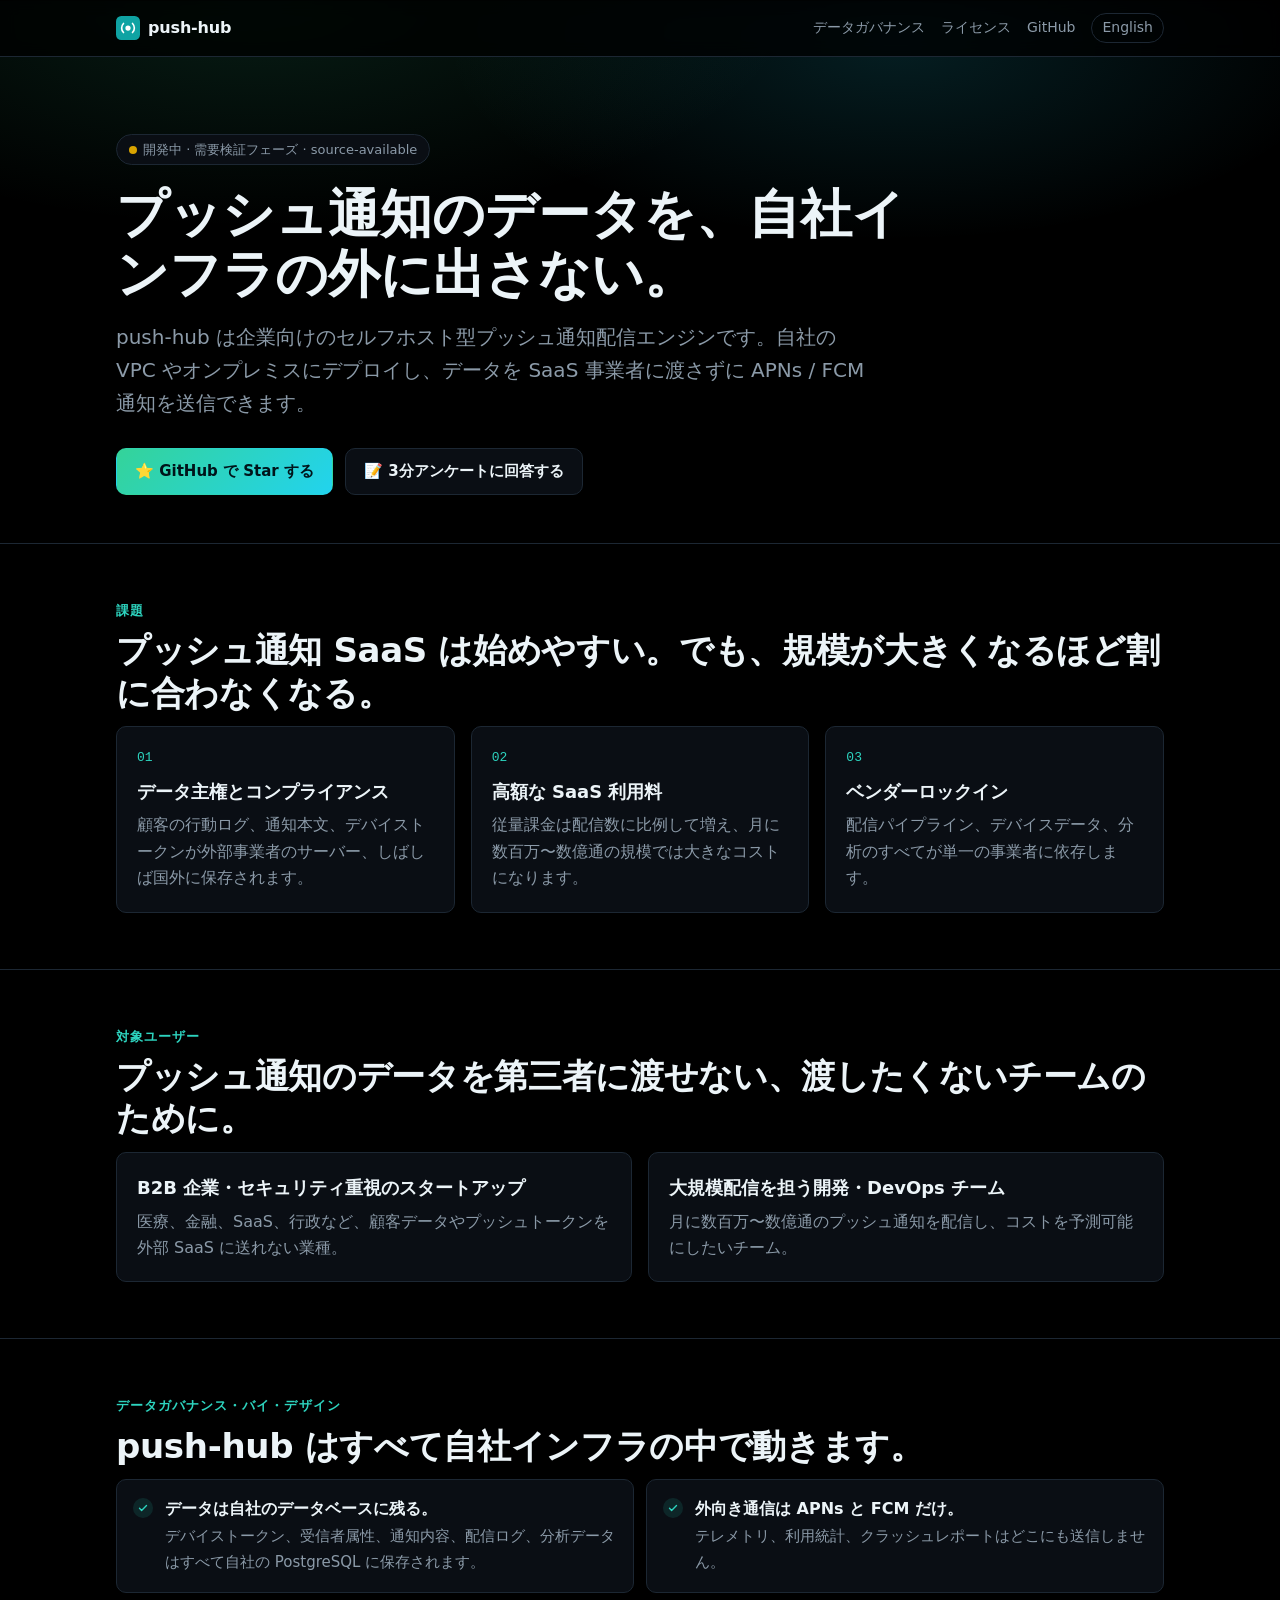
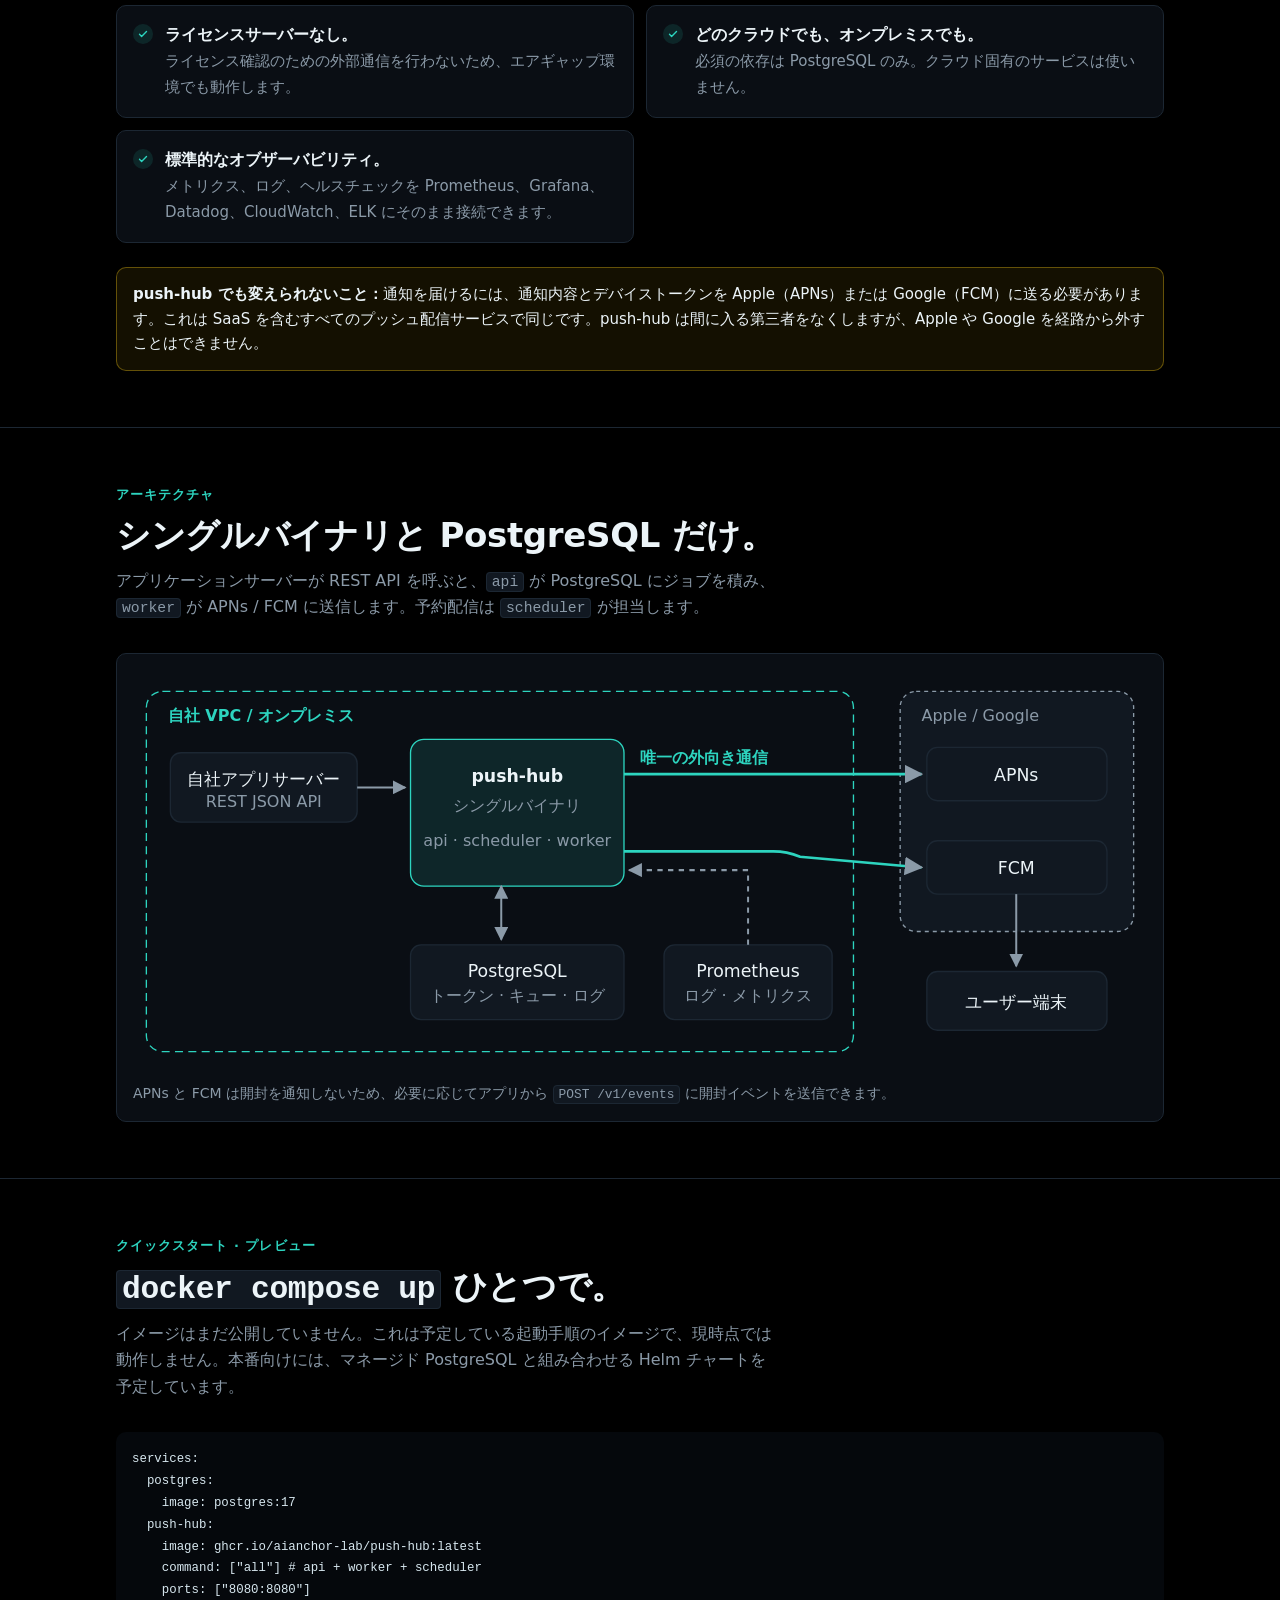
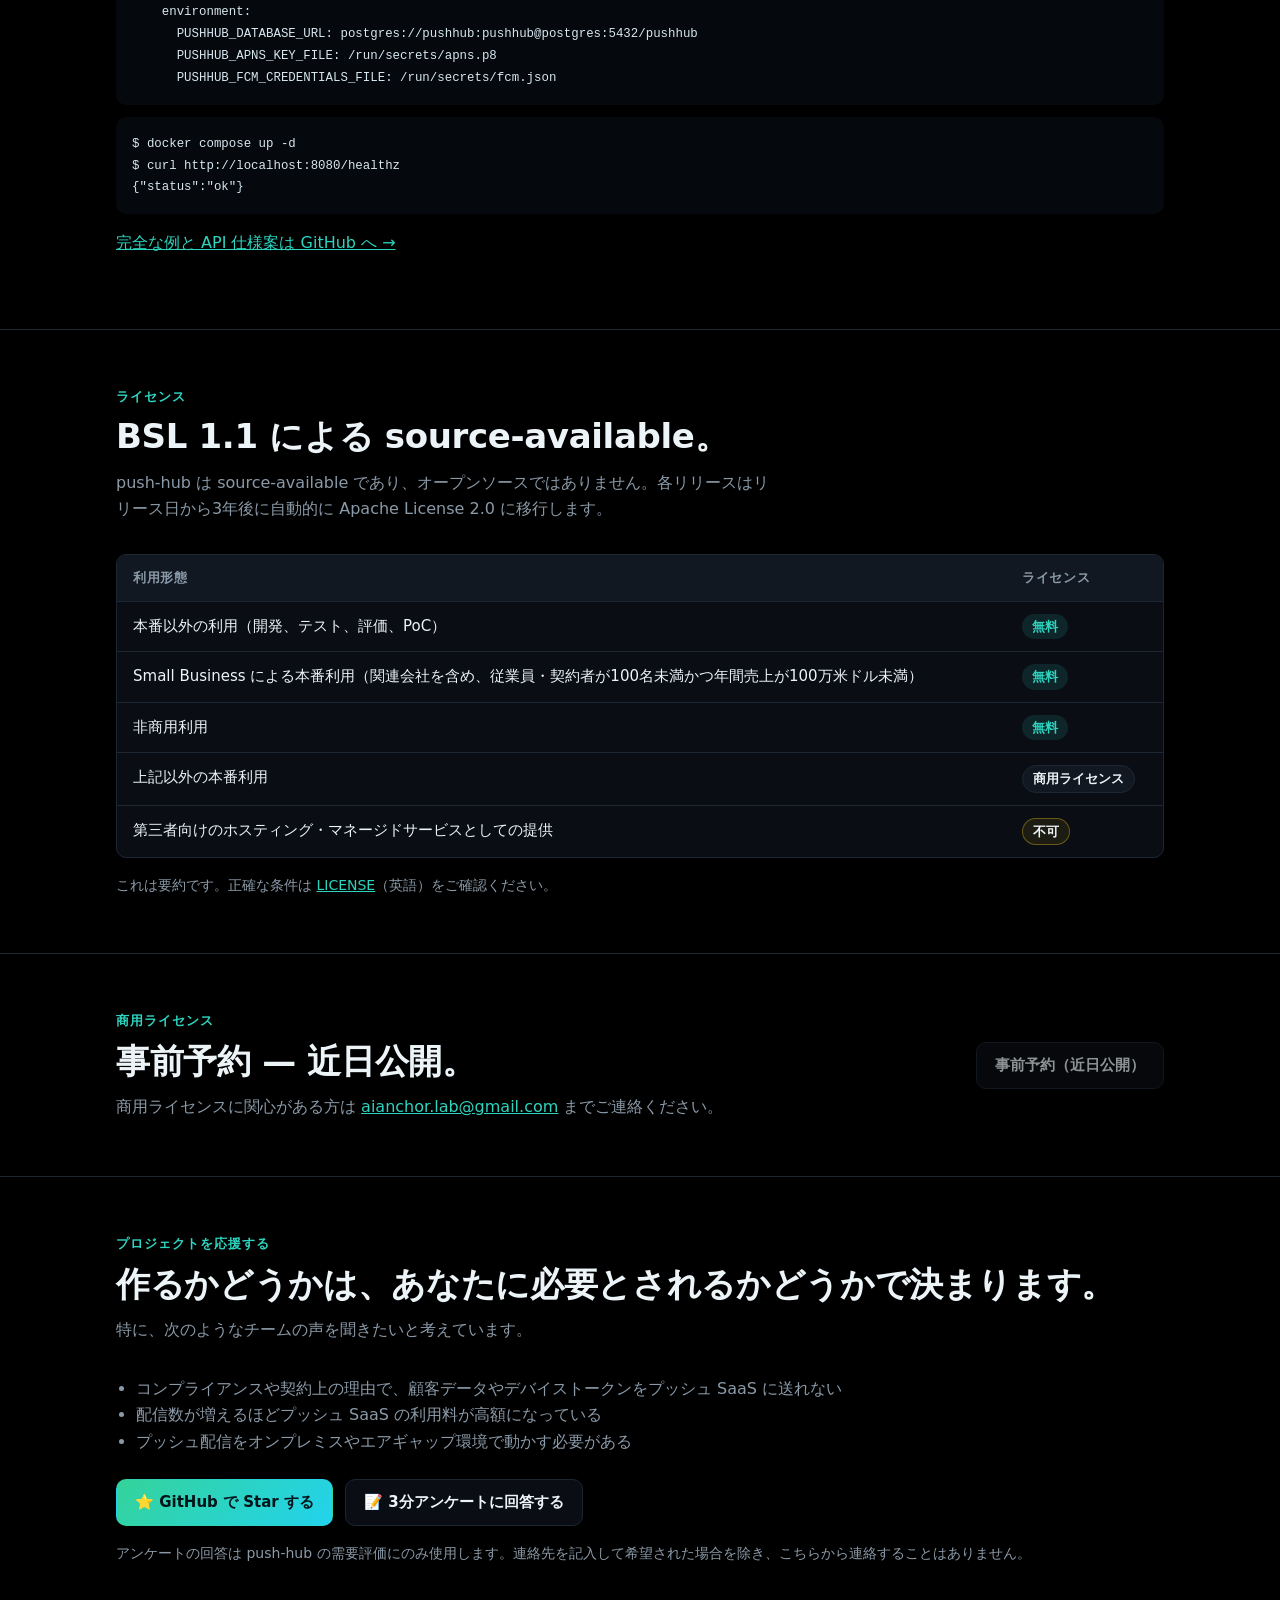
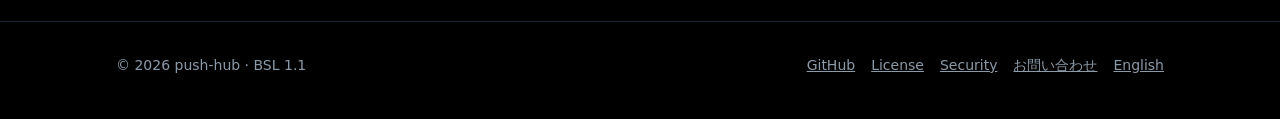
==== lp/ja/index.html @ 4fe3940b "feat: add pre-launch landing page for Vercel Add a static one-page landing page under lp/ (English a" ====
<!doctype html>
<html lang="ja">
<head>
  <meta charset="utf-8">
  <meta name="viewport" content="width=device-width, initial-scale=1">
  <title>push-hub — セルフホスト型プッシュ通知配信エンジン</title>
  <meta name="description" content="push-hub は企業向けのセルフホスト型プッシュ通知配信エンジンです。自社の VPC やオンプレミスにデプロイし、データを SaaS 事業者に渡さずに APNs / FCM 通知を送信できます。">
  <meta name="theme-color" content="#000000">
  <link rel="icon" href="../assets/favicon.svg" type="image/svg+xml">
  <link rel="stylesheet" href="../assets/styles.css">
  <link rel="alternate" hreflang="en" href="../index.html">
  <link rel="alternate" hreflang="ja" href="index.html">
  <link rel="alternate" hreflang="x-default" href="../index.html">
  <meta property="og:type" content="website">
  <meta property="og:title" content="push-hub — セルフホスト型プッシュ通知配信エンジン">
  <meta property="og:description" content="自社の VPC・オンプレミスから APNs / FCM 通知を送信。間に SaaS を挟まず、テレメトリもライセンスサーバーもありません。">
  <meta property="og:locale" content="ja_JP">
  <meta name="twitter:card" content="summary">
</head>
<body>
  <header class="site-header">
    <div class="container">
      <a class="brand" href="#top" aria-label="push-hub トップ">
        <svg viewBox="0 0 32 32" aria-hidden="true"><rect width="32" height="32" rx="7" fill="#0fa3a3"/><circle cx="16" cy="16" r="3.5" fill="#fff"/><path d="M10 10a8.5 8.5 0 0 0 0 12M22 10a8.5 8.5 0 0 1 0 12" fill="none" stroke="#fff" stroke-width="2.2" stroke-linecap="round"/></svg>
        push-hub
      </a>
      <nav class="nav" aria-label="メイン">
        <a class="hide-sm" href="#governance">データガバナンス</a>
        <a class="hide-sm" href="#license">ライセンス</a>
        <a href="https://github.com/aianchor-lab/push-hub">GitHub</a>
        <a class="lang" href="../index.html" hreflang="en" lang="en">English</a>
      </nav>
    </div>
  </header>

  <main id="top">
    <div class="container hero">
      <p class="badge"><span class="dot" aria-hidden="true"></span>開発中 · 需要検証フェーズ · source-available</p>
      <h1>プッシュ通知のデータを、自社インフラの外に出さない。</h1>
      <p class="lead">push-hub は企業向けのセルフホスト型プッシュ通知配信エンジンです。自社の VPC やオンプレミスにデプロイし、データを SaaS 事業者に渡さずに APNs / FCM 通知を送信できます。</p>
      <div class="cta">
        <a class="btn btn-primary" href="https://github.com/aianchor-lab/push-hub">⭐ GitHub で Star する</a>
        <!-- TODO(#14): replace with the actual Google Form URL -->
        <a class="btn" href="https://forms.gle/TODO">📝 3分アンケートに回答する</a>
      </div>
    </div>

    <section id="problem" aria-labelledby="problem-title">
      <div class="container">
        <p class="eyebrow">課題</p>
        <h2 id="problem-title">プッシュ通知 SaaS は始めやすい。でも、規模が大きくなるほど割に合わなくなる。</h2>
        <div class="grid grid-3">
          <article class="card">
            <div class="num">01</div>
            <h3>データ主権とコンプライアンス</h3>
            <p>顧客の行動ログ、通知本文、デバイストークンが外部事業者のサーバー、しばしば国外に保存されます。</p>
          </article>
          <article class="card">
            <div class="num">02</div>
            <h3>高額な SaaS 利用料</h3>
            <p>従量課金は配信数に比例して増え、月に数百万〜数億通の規模では大きなコストになります。</p>
          </article>
          <article class="card">
            <div class="num">03</div>
            <h3>ベンダーロックイン</h3>
            <p>配信パイプライン、デバイスデータ、分析のすべてが単一の事業者に依存します。</p>
          </article>
        </div>
      </div>
    </section>

    <section id="who" aria-labelledby="who-title">
      <div class="container">
        <p class="eyebrow">対象ユーザー</p>
        <h2 id="who-title">プッシュ通知のデータを第三者に渡せない、渡したくないチームのために。</h2>
        <div class="grid grid-2">
          <article class="card">
            <h3>B2B 企業・セキュリティ重視のスタートアップ</h3>
            <p>医療、金融、SaaS、行政など、顧客データやプッシュトークンを外部 SaaS に送れない業種。</p>
          </article>
          <article class="card">
            <h3>大規模配信を担う開発・DevOps チーム</h3>
            <p>月に数百万〜数億通のプッシュ通知を配信し、コストを予測可能にしたいチーム。</p>
          </article>
        </div>
      </div>
    </section>

    <section id="governance" aria-labelledby="governance-title">
      <div class="container">
        <p class="eyebrow">データガバナンス・バイ・デザイン</p>
        <h2 id="governance-title">push-hub はすべて自社インフラの中で動きます。</h2>
        <ul class="checklist">
          <li><div><strong>データは自社のデータベースに残る。</strong><span>デバイストークン、受信者属性、通知内容、配信ログ、分析データはすべて自社の PostgreSQL に保存されます。</span></div></li>
          <li><div><strong>外向き通信は APNs と FCM だけ。</strong><span>テレメトリ、利用統計、クラッシュレポートはどこにも送信しません。</span></div></li>
          <li><div><strong>ライセンスサーバーなし。</strong><span>ライセンス確認のための外部通信を行わないため、エアギャップ環境でも動作します。</span></div></li>
          <li><div><strong>どのクラウドでも、オンプレミスでも。</strong><span>必須の依存は PostgreSQL のみ。クラウド固有のサービスは使いません。</span></div></li>
          <li><div><strong>標準的なオブザーバビリティ。</strong><span>メトリクス、ログ、ヘルスチェックを Prometheus、Grafana、Datadog、CloudWatch、ELK にそのまま接続できます。</span></div></li>
        </ul>
        <div class="note">
          <p><strong>push-hub でも変えられないこと：</strong>通知を届けるには、通知内容とデバイストークンを Apple（APNs）または Google（FCM）に送る必要があります。これは SaaS を含むすべてのプッシュ配信サービスで同じです。push-hub は間に入る第三者をなくしますが、Apple や Google を経路から外すことはできません。</p>
        </div>
      </div>
    </section>

    <section id="architecture" aria-labelledby="architecture-title">
      <div class="container">
        <p class="eyebrow">アーキテクチャ</p>
        <h2 id="architecture-title">シングルバイナリと PostgreSQL だけ。</h2>
        <p class="section-lead">アプリケーションサーバーが REST API を呼ぶと、<code>api</code> が PostgreSQL にジョブを積み、<code>worker</code> が APNs / FCM に送信します。予約配信は <code>scheduler</code> が担当します。</p>
        <figure class="diagram" style="margin:0">
          <svg viewBox="0 0 760 300" role="img" aria-labelledby="diagram-title">
            <title id="diagram-title">push-hub は自社 VPC 内で PostgreSQL と並んで動作し、外向き通信は worker から APNs と FCM への送信のみです。</title>
            <defs>
              <marker id="arrow" viewBox="0 0 10 10" refX="9" refY="5" markerWidth="7" markerHeight="7" orient="auto-start-reverse"><path d="M0 0L10 5L0 10z"/></marker>
            </defs>
            <rect class="zone" x="10" y="16" width="530" height="270" rx="12"/>
            <text class="zone-label" x="26" y="38">自社 VPC / オンプレミス</text>
            <rect class="vendor" x="575" y="16" width="175" height="180" rx="12"/>
            <text class="label" x="591" y="38">Apple / Google</text>

            <rect class="box" x="28" y="62" width="140" height="52" rx="8"/>
            <text x="98" y="86" text-anchor="middle">自社アプリサーバー</text>
            <text class="label" x="98" y="103" text-anchor="middle">REST JSON API</text>

            <rect class="core" x="208" y="52" width="160" height="110" rx="10"/>
            <text x="288" y="84" text-anchor="middle" font-weight="700">push-hub</text>
            <text class="label" x="288" y="106" text-anchor="middle">シングルバイナリ</text>
            <text class="label" x="288" y="132" text-anchor="middle">api · scheduler · worker</text>

            <rect class="box" x="208" y="206" width="160" height="56" rx="8"/>
            <text x="288" y="230" text-anchor="middle">PostgreSQL</text>
            <text class="label" x="288" y="248" text-anchor="middle">トークン · キュー · ログ</text>

            <rect class="box" x="398" y="206" width="126" height="56" rx="8"/>
            <text x="461" y="230" text-anchor="middle">Prometheus</text>
            <text class="label" x="461" y="248" text-anchor="middle">ログ · メトリクス</text>

            <rect class="box" x="595" y="58" width="135" height="40" rx="8"/>
            <text x="662" y="83" text-anchor="middle">APNs</text>
            <rect class="box" x="595" y="128" width="135" height="40" rx="8"/>
            <text x="662" y="153" text-anchor="middle">FCM</text>

            <rect class="box" x="595" y="226" width="135" height="44" rx="8"/>
            <text x="662" y="253" text-anchor="middle">ユーザー端末</text>

            <path class="arrow" d="M168 88H204"/>
            <path class="arrow" d="M276 162V202" marker-start="url(#arrow)"/>
            <path class="arrow arrow-dash" d="M461 206V150H372"/>
            <path class="arrow arrow-out" d="M368 78H591"/>
            <path class="arrow arrow-out" d="M368 136H480Q490 136 500 140L591 148"/>
            <path class="arrow" d="M662 168V222"/>
            <text class="zone-label" x="380" y="70">唯一の外向き通信</text>
          </svg>
          <figcaption class="diagram-caption">APNs と FCM は開封を通知しないため、必要に応じてアプリから <code>POST /v1/events</code> に開封イベントを送信できます。</figcaption>
        </figure>
      </div>
    </section>

    <section id="quickstart" aria-labelledby="quickstart-title">
      <div class="container">
        <p class="eyebrow">クイックスタート · プレビュー</p>
        <h2 id="quickstart-title"><code>docker compose up</code> ひとつで。</h2>
        <p class="section-lead">イメージはまだ公開していません。これは予定している起動手順のイメージで、現時点では動作しません。本番向けには、マネージド PostgreSQL と組み合わせる Helm チャートを予定しています。</p>
        <div class="code-stack">
<pre><code>services:
  postgres:
    image: postgres:17
  push-hub:
    image: ghcr.io/aianchor-lab/push-hub:latest
    command: ["all"] # api + worker + scheduler
    ports: ["8080:8080"]
    environment:
      PUSHHUB_DATABASE_URL: postgres://pushhub:pushhub@postgres:5432/pushhub
      PUSHHUB_APNS_KEY_FILE: /run/secrets/apns.p8
      PUSHHUB_FCM_CREDENTIALS_FILE: /run/secrets/fcm.json</code></pre>
<pre><code>$ docker compose up -d
$ curl http://localhost:8080/healthz
{"status":"ok"}</code></pre>
        </div>
        <p><a href="https://github.com/aianchor-lab/push-hub#quick-start">完全な例と API 仕様案は GitHub へ →</a></p>
      </div>
    </section>

    <section id="license" aria-labelledby="license-title">
      <div class="container">
        <p class="eyebrow">ライセンス</p>
        <h2 id="license-title">BSL 1.1 による source-available。</h2>
        <p class="section-lead">push-hub は source-available であり、オープンソースではありません。各リリースはリリース日から3年後に自動的に Apache License 2.0 に移行します。</p>
        <div class="table-wrap">
          <table>
            <thead><tr><th scope="col">利用形態</th><th scope="col">ライセンス</th></tr></thead>
            <tbody>
              <tr><td>本番以外の利用（開発、テスト、評価、PoC）</td><td><span class="pill pill-free">無料</span></td></tr>
              <tr><td>Small Business による本番利用（関連会社を含め、従業員・契約者が100名未満かつ年間売上が100万米ドル未満）</td><td><span class="pill pill-free">無料</span></td></tr>
              <tr><td>非商用利用</td><td><span class="pill pill-free">無料</span></td></tr>
              <tr><td>上記以外の本番利用</td><td><span class="pill pill-paid">商用ライセンス</span></td></tr>
              <tr><td>第三者向けのホスティング・マネージドサービスとしての提供</td><td><span class="pill pill-no">不可</span></td></tr>
            </tbody>
          </table>
        </div>
        <p class="fine">これは要約です。正確な条件は <a href="https://github.com/aianchor-lab/push-hub/blob/main/LICENSE">LICENSE</a>（英語）をご確認ください。</p>
      </div>
    </section>

    <!-- Placeholder: the real pre-order button and click tracking are added in #16 -->
    <section id="preorder" aria-labelledby="preorder-title">
      <div class="container preorder">
        <div>
          <p class="eyebrow">商用ライセンス</p>
          <h2 id="preorder-title">事前予約 — 近日公開。</h2>
          <p class="section-lead" style="margin-bottom:0">商用ライセンスに関心がある方は <a href="mailto:aianchor.lab@gmail.com">aianchor.lab@gmail.com</a> までご連絡ください。</p>
        </div>
        <a class="btn" role="link" aria-disabled="true">事前予約（近日公開）</a>
      </div>
    </section>

    <section id="support" class="final" aria-labelledby="support-title">
      <div class="container">
        <p class="eyebrow">プロジェクトを応援する</p>
        <h2 id="support-title">作るかどうかは、あなたに必要とされるかどうかで決まります。</h2>
        <p class="section-lead">特に、次のようなチームの声を聞きたいと考えています。</p>
        <ul>
          <li>コンプライアンスや契約上の理由で、顧客データやデバイストークンをプッシュ SaaS に送れない</li>
          <li>配信数が増えるほどプッシュ SaaS の利用料が高額になっている</li>
          <li>プッシュ配信をオンプレミスやエアギャップ環境で動かす必要がある</li>
        </ul>
        <div class="cta">
          <a class="btn btn-primary" href="https://github.com/aianchor-lab/push-hub">⭐ GitHub で Star する</a>
          <!-- TODO(#14): replace with the actual Google Form URL -->
          <a class="btn" href="https://forms.gle/TODO">📝 3分アンケートに回答する</a>
        </div>
        <p class="fine">アンケートの回答は push-hub の需要評価にのみ使用します。連絡先を記入して希望された場合を除き、こちらから連絡することはありません。</p>
      </div>
    </section>
  </main>

  <footer class="site-footer">
    <div class="container">
      <span>© 2026 push-hub · BSL 1.1</span>
      <nav aria-label="フッター">
        <a href="https://github.com/aianchor-lab/push-hub">GitHub</a>
        <a href="https://github.com/aianchor-lab/push-hub/blob/main/LICENSE">License</a>
        <a href="https://github.com/aianchor-lab/push-hub/blob/main/SECURITY.md">Security</a>
        <a href="mailto:aianchor.lab@gmail.com">お問い合わせ</a>
        <a href="../index.html" hreflang="en" lang="en">English</a>
      </nav>
    </div>
  </footer>
</body>
</html>
---- lp/assets/styles.css ----
/* push-hub pre-launch landing page. No external fonts, scripts, or trackers. */

:root {
  --bg: #000000;
  --surface: #0a0e14;
  --surface-2: #111821;
  --text: #ecf4f8;
  --muted: #8b9aa8;
  --border: #1c2733;
  --accent: #2dd4bf;
  --accent-2: #22d3ee;
  --accent-3: #34d399;
  --accent-contrast: #00141a;
  --accent-soft: rgba(45, 212, 191, 0.12);
  --warn-bg: rgba(250, 204, 21, 0.08);
  --warn-border: rgba(250, 204, 21, 0.35);
  --code-bg: #05080c;
  --code-text: #d7e7ef;
  --radius: 10px;
  --max: 1080px;
  --font: system-ui, -apple-system, "Segoe UI", Roboto, "Hiragino Sans", "Noto Sans JP", sans-serif;
  --mono: ui-monospace, SFMono-Regular, Menlo, Consolas, monospace;
  color-scheme: dark;
}

*,
*::before,
*::after { box-sizing: border-box; }

html { scroll-behavior: smooth; -webkit-text-size-adjust: 100%; }

body {
  margin: 0;
  background: var(--bg);
  color: var(--text);
  font-family: var(--font);
  font-size: 16px;
  line-height: 1.65;
  overflow-x: hidden;
}

a { color: var(--accent); }
a:hover { text-decoration-thickness: 2px; }
:focus-visible { outline: 2px solid var(--accent); outline-offset: 2px; border-radius: 4px; }

img, svg { max-width: 100%; height: auto; display: block; }

.container { width: 100%; max-width: var(--max); margin: 0 auto; padding: 0 16px; }

/* Header */
.site-header {
  position: sticky; top: 0; z-index: 10;
  background: rgba(0, 0, 0, 0.78);
  backdrop-filter: saturate(160%) blur(8px);
  border-bottom: 1px solid var(--border);
}
.site-header .container { display: flex; align-items: center; justify-content: space-between; gap: 12px; height: 56px; }
.brand { display: flex; align-items: center; gap: 8px; font-weight: 700; color: var(--text); text-decoration: none; letter-spacing: -0.01em; }
.brand svg { width: 24px; height: 24px; }
.nav { display: flex; align-items: center; gap: 16px; font-size: 14px; }
.nav a { color: var(--muted); text-decoration: none; }
.nav a:hover { color: var(--text); }
.nav .lang { border: 1px solid var(--border); border-radius: 999px; padding: 2px 10px; }
.nav .hide-sm { display: none; }
@media (min-width: 720px) { .nav .hide-sm { display: inline; } }

/* Hero */
.hero { padding-top: 64px; padding-bottom: 48px; position: relative; }
.hero::before {
  content: ""; position: absolute; top: -56px; left: 50%; width: 100vw; transform: translateX(-50%); height: 460px; z-index: -1; pointer-events: none;
  background: radial-gradient(ellipse 60% 70% at 20% 0%, rgba(52, 211, 153, 0.14), transparent 70%),
              radial-gradient(ellipse 50% 60% at 70% 10%, rgba(34, 211, 238, 0.14), transparent 70%);
}
.badge {
  display: inline-flex; flex-wrap: wrap; gap: 6px; align-items: center;
  font-size: 13px; color: var(--muted);
  border: 1px solid var(--border); background: var(--surface);
  border-radius: 999px; padding: 4px 12px; margin-bottom: 20px;
}
.badge .dot { width: 8px; height: 8px; border-radius: 50%; background: #d9a400; }
h1 {
  font-size: clamp(30px, 6vw, 52px); line-height: 1.15; letter-spacing: -0.02em;
  margin: 0 0 16px; max-width: 18ch;
}
:lang(ja) h1 { max-width: 22ch; letter-spacing: 0; }
.lead { font-size: clamp(17px, 2.2vw, 20px); color: var(--muted); max-width: 60ch; margin: 0 0 28px; }
.cta { display: flex; flex-wrap: wrap; gap: 12px; }
.btn {
  display: inline-flex; align-items: center; justify-content: center; gap: 8px;
  min-height: 44px; padding: 10px 18px; border-radius: var(--radius);
  font-weight: 600; font-size: 15px; text-decoration: none;
  border: 1px solid var(--border); background: var(--surface); color: var(--text);
}
.btn:hover { border-color: var(--muted); }
.btn-primary { background: linear-gradient(135deg, var(--accent-3), var(--accent-2)); border-color: transparent; color: var(--accent-contrast); }
.btn-primary:hover { filter: brightness(1.1); border-color: transparent; }

/* Sections */
section { padding: 56px 0; border-top: 1px solid var(--border); }
.eyebrow { font-size: 13px; font-weight: 600; text-transform: uppercase; letter-spacing: 0.08em; color: var(--accent); margin: 0 0 8px; }
h2 { font-size: clamp(24px, 3.6vw, 34px); line-height: 1.25; letter-spacing: -0.01em; margin: 0 0 12px; }
.section-lead { color: var(--muted); max-width: 65ch; margin: 0 0 32px; }
h3 { font-size: 18px; margin: 0 0 6px; }

.grid { display: grid; gap: 16px; grid-template-columns: 1fr; }
@media (min-width: 720px) {
  .grid-2 { grid-template-columns: repeat(2, 1fr); }
  .grid-3 { grid-template-columns: repeat(3, 1fr); }
}
.card { background: var(--surface); border: 1px solid var(--border); border-radius: var(--radius); padding: 20px; }
.card p { margin: 0; color: var(--muted); }
.card .num { font-family: var(--mono); font-size: 13px; color: var(--accent); margin-bottom: 8px; }

.checklist { list-style: none; padding: 0; margin: 0 0 24px; display: grid; gap: 12px; }
@media (min-width: 720px) { .checklist { grid-template-columns: repeat(2, 1fr); } }
.checklist li { display: flex; gap: 12px; background: var(--surface); border: 1px solid var(--border); border-radius: var(--radius); padding: 16px; }
.checklist li::before {
  content: ""; flex: 0 0 20px; height: 20px; margin-top: 2px; border-radius: 50%;
  background: var(--accent-soft) url("data:image/svg+xml,%3Csvg xmlns='http://www.w3.org/2000/svg' viewBox='0 0 20 20'%3E%3Cpath d='M5 10.5l3 3 7-7' fill='none' stroke='%232dd4bf' stroke-width='2' stroke-linecap='round' stroke-linejoin='round'/%3E%3C/svg%3E") center/14px no-repeat;
}
.checklist strong { display: block; }
.checklist span { color: var(--muted); font-size: 15px; }

.note {
  background: var(--warn-bg); border: 1px solid var(--warn-border); border-radius: var(--radius);
  padding: 14px 16px; font-size: 15px;
}
.note p { margin: 0; }

/* Architecture diagram */
.diagram { background: var(--surface); border: 1px solid var(--border); border-radius: var(--radius); padding: 16px; overflow-x: auto; }
.diagram svg { min-width: 640px; width: 100%; color: var(--text); }
.diagram .box { fill: var(--surface-2); stroke: var(--border); }
.diagram .zone { fill: none; stroke: var(--accent); stroke-dasharray: 6 4; }
.diagram .core { fill: var(--accent-soft); stroke: var(--accent); }
.diagram .vendor { fill: var(--surface-2); stroke: var(--muted); stroke-dasharray: 3 3; }
.diagram text { fill: currentColor; font-family: var(--font); font-size: 13px; }
.diagram .label { fill: var(--muted); font-size: 12px; }
.diagram .zone-label { fill: var(--accent); font-size: 12px; font-weight: 600; }
.diagram .arrow { stroke: var(--muted); stroke-width: 1.5; fill: none; marker-end: url(#arrow); }
.diagram .arrow-out { stroke: var(--accent); stroke-width: 2; }
.diagram .arrow-dash { stroke-dasharray: 4 4; }
.diagram marker path { fill: var(--muted); }
.diagram-caption { color: var(--muted); font-size: 14px; margin: 12px 0 0; }

/* Code */
pre {
  margin: 0; background: var(--code-bg); color: var(--code-text);
  border-radius: var(--radius); padding: 16px; overflow-x: auto;
  font-family: var(--mono); font-size: 13.5px; line-height: 1.6;
}
code { font-family: var(--mono); font-size: 0.92em; }
:not(pre) > code { background: var(--surface-2); border: 1px solid var(--border); border-radius: 4px; padding: 1px 5px; }
.code-stack { display: grid; gap: 12px; margin-bottom: 16px; }
.code-stack pre { max-width: 100%; }

/* Table */
.table-wrap { overflow-x: auto; border: 1px solid var(--border); border-radius: var(--radius); background: var(--surface); }
table { width: 100%; border-collapse: collapse; font-size: 15px; }
th, td { text-align: left; padding: 12px 16px; border-bottom: 1px solid var(--border); vertical-align: top; }
tr:last-child td { border-bottom: 0; }
th { font-size: 13px; text-transform: uppercase; letter-spacing: 0.05em; color: var(--muted); background: var(--surface-2); }
.pill { display: inline-block; font-size: 13px; font-weight: 600; padding: 2px 10px; border-radius: 999px; white-space: nowrap; }
.pill-free { background: var(--accent-soft); color: var(--accent); }
.pill-paid { background: var(--surface-2); color: var(--text); border: 1px solid var(--border); }
.pill-no { background: var(--warn-bg); color: var(--text); border: 1px solid var(--warn-border); }
.fine { color: var(--muted); font-size: 14px; margin: 16px 0 0; }

/* Pre-order placeholder (replaced in #16) */
.preorder { display: flex; flex-direction: column; gap: 16px; align-items: flex-start; }
@media (min-width: 720px) { .preorder { flex-direction: row; align-items: center; justify-content: space-between; } }
.preorder .btn[aria-disabled="true"] { opacity: 0.6; cursor: not-allowed; }

/* Final CTA */
.final { text-align: left; }
.final ul { color: var(--muted); padding-left: 20px; margin: 0 0 24px; }

/* Footer */
.site-footer { border-top: 1px solid var(--border); padding: 32px 0 48px; font-size: 14px; color: var(--muted); }
.site-footer .container { display: flex; flex-wrap: wrap; gap: 12px 24px; justify-content: space-between; }
.site-footer nav { display: flex; flex-wrap: wrap; gap: 8px 16px; }
.site-footer a { color: var(--muted); }
.site-footer a:hover { color: var(--text); }

@media (prefers-reduced-motion: reduce) { html { scroll-behavior: auto; } }
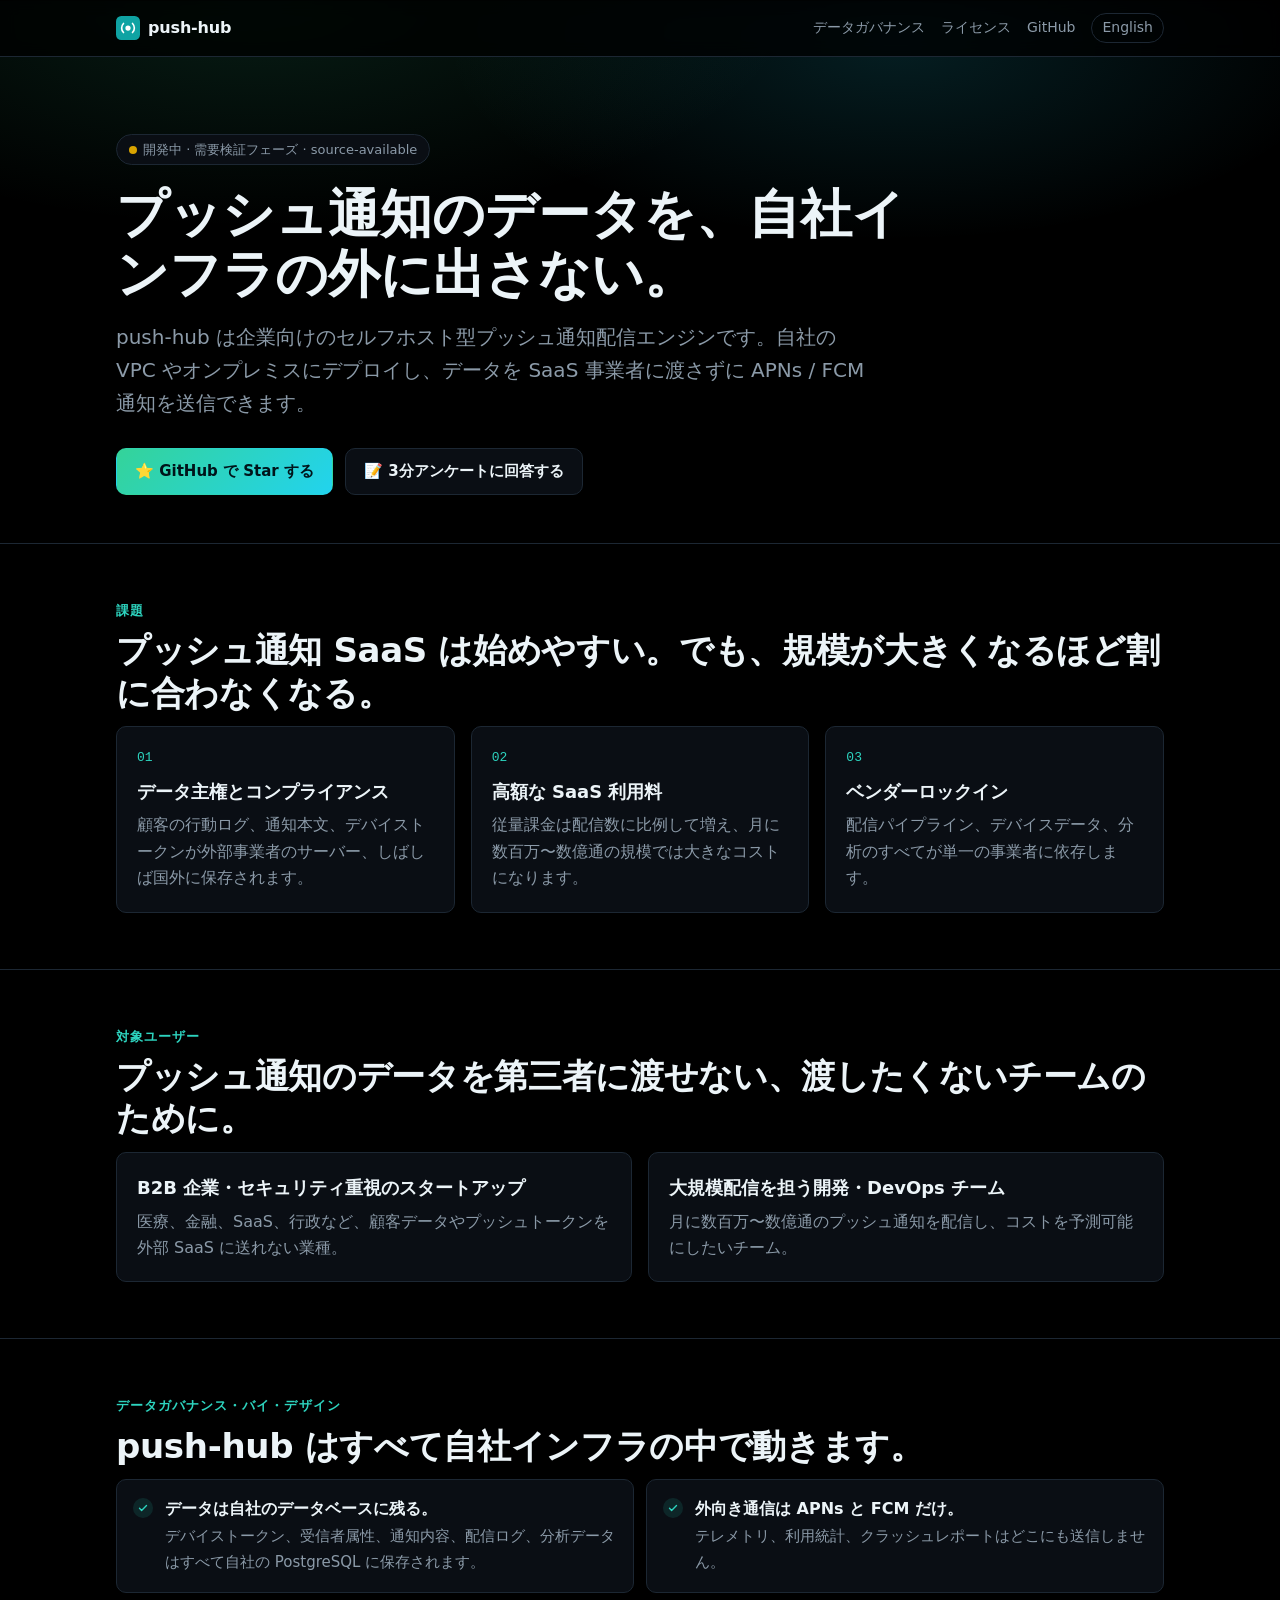
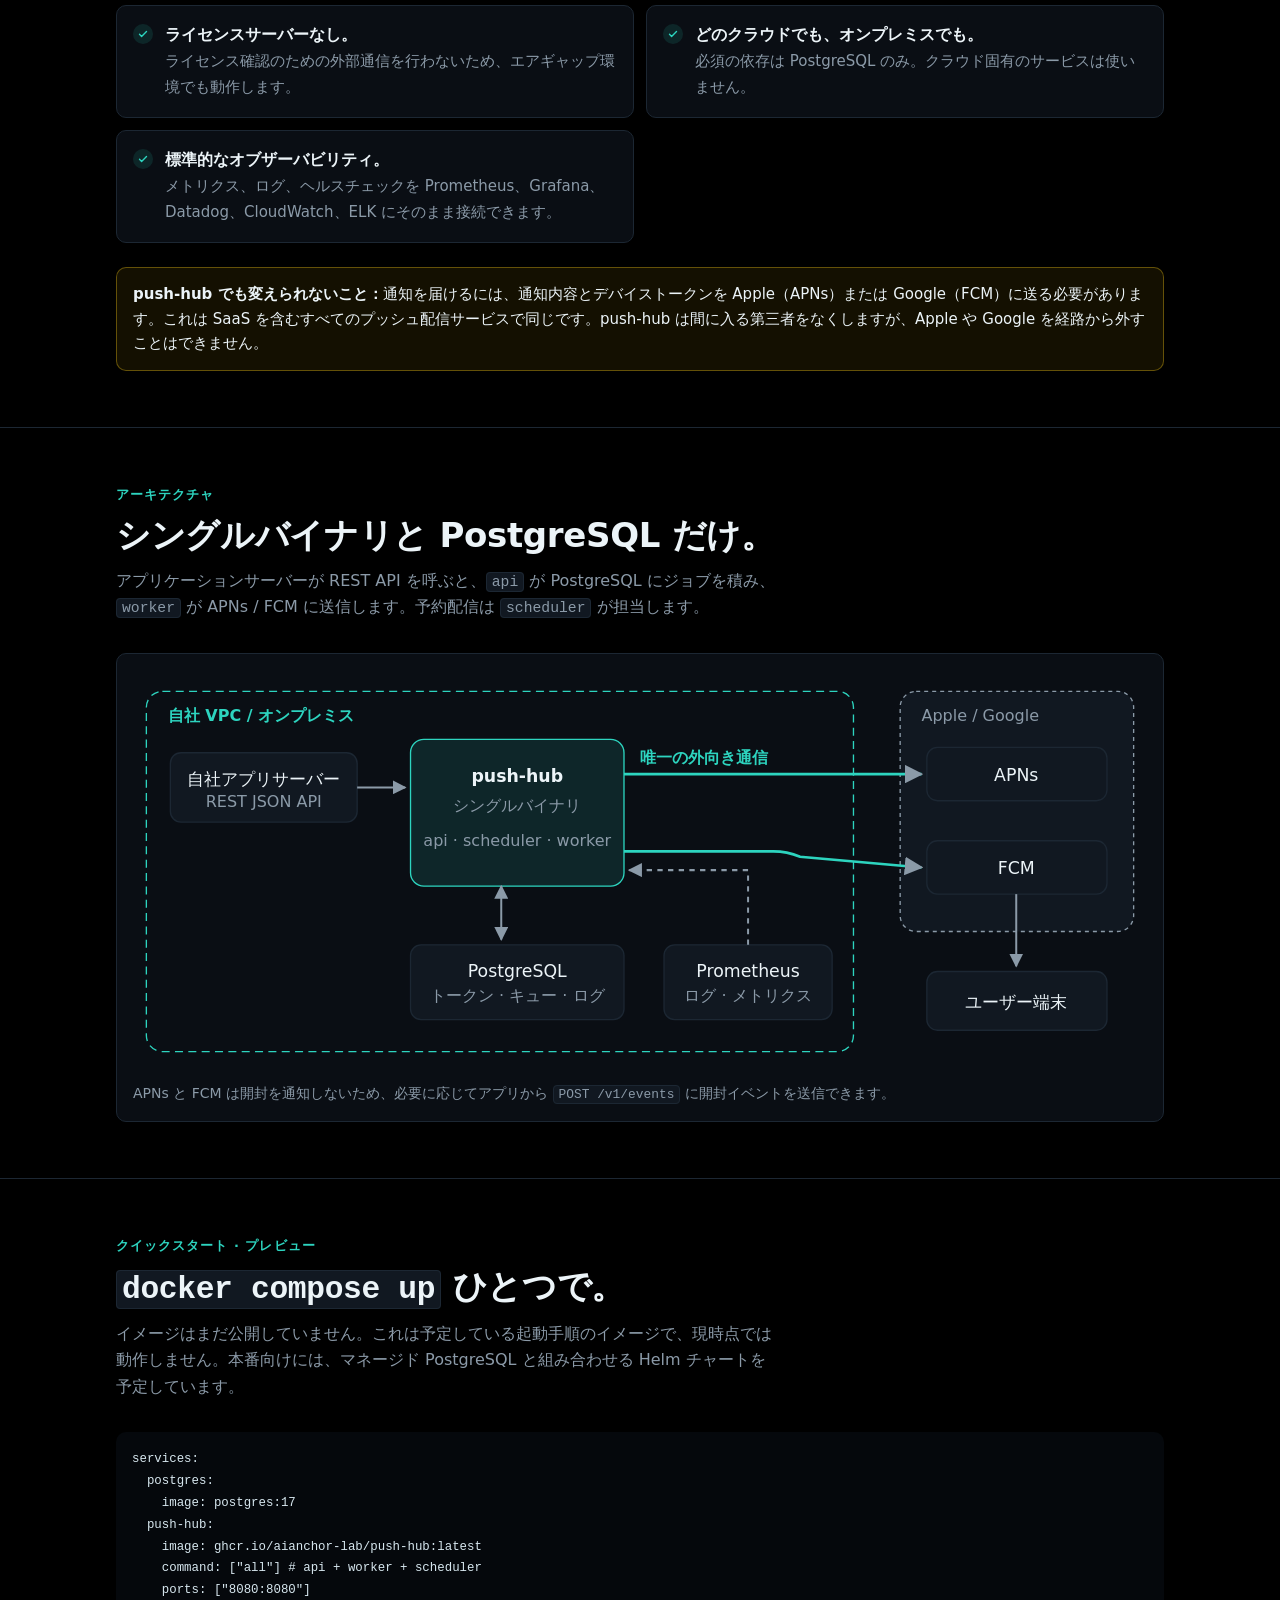
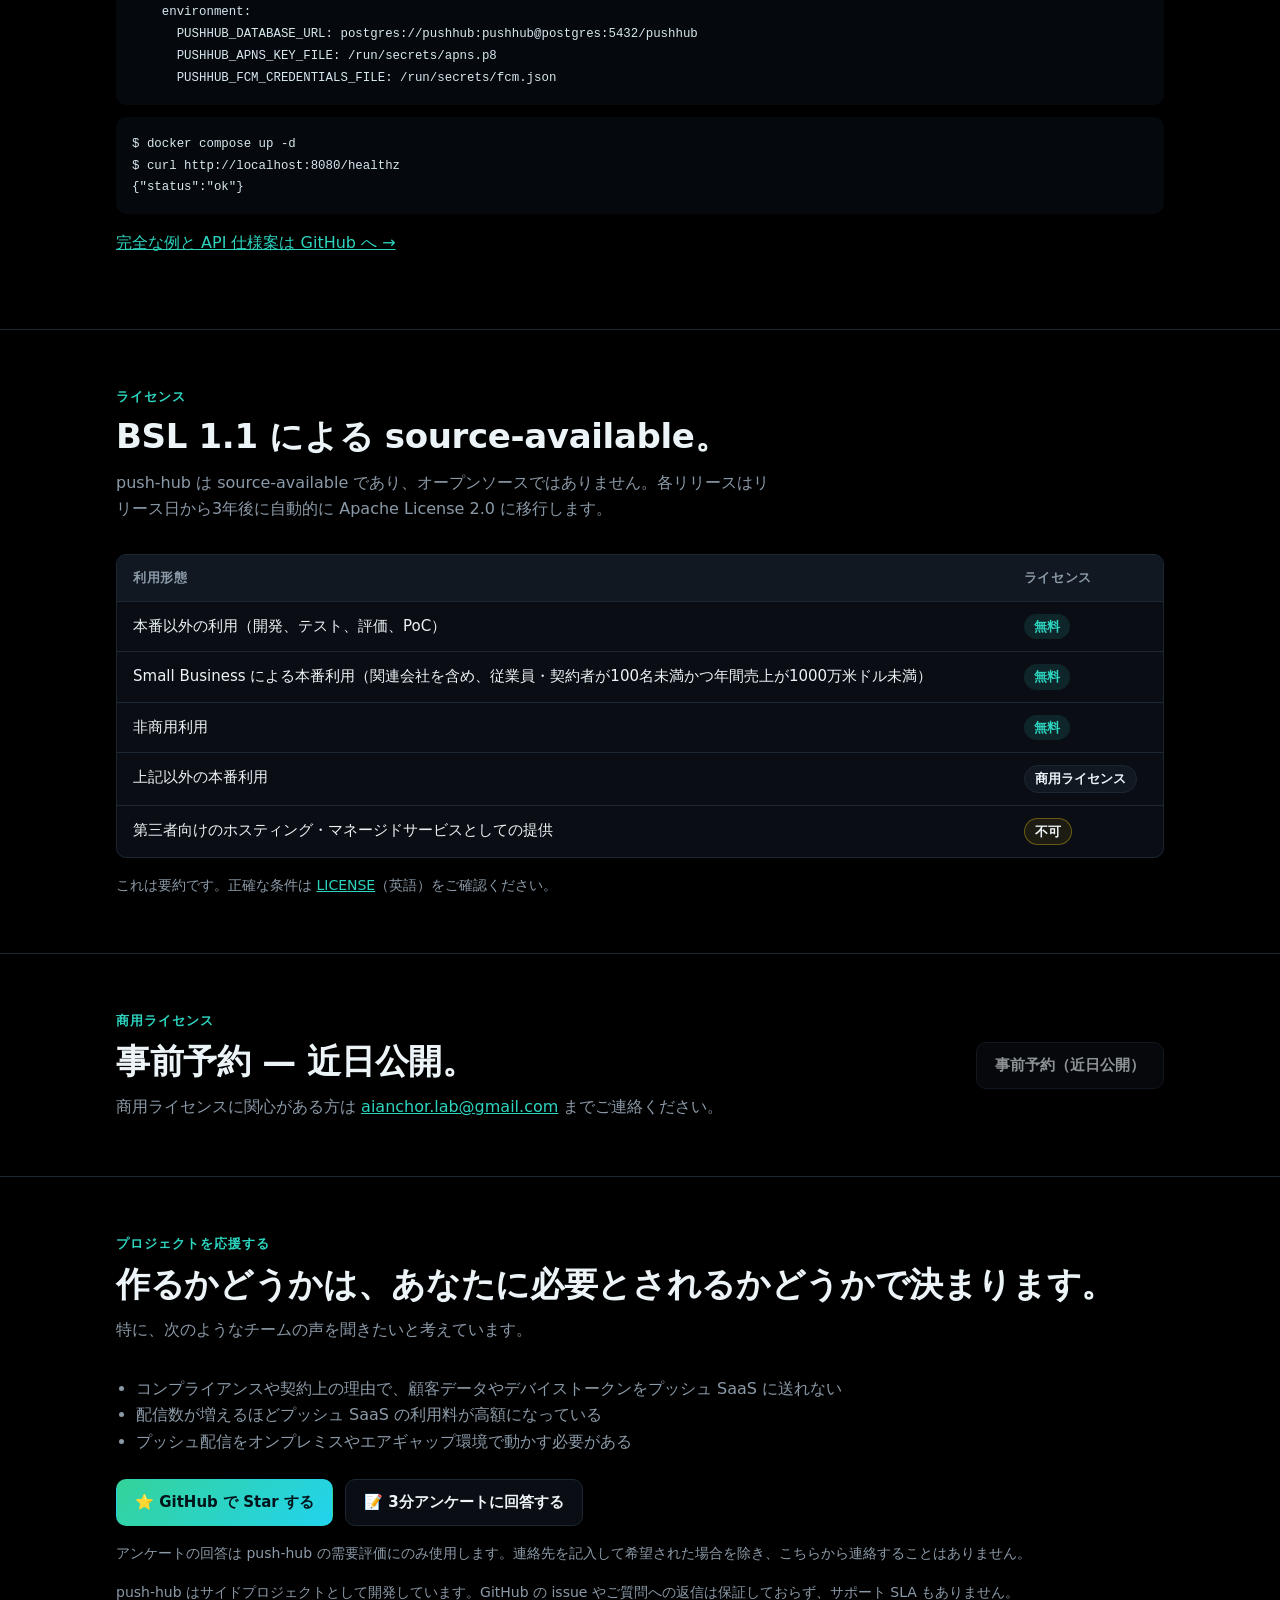
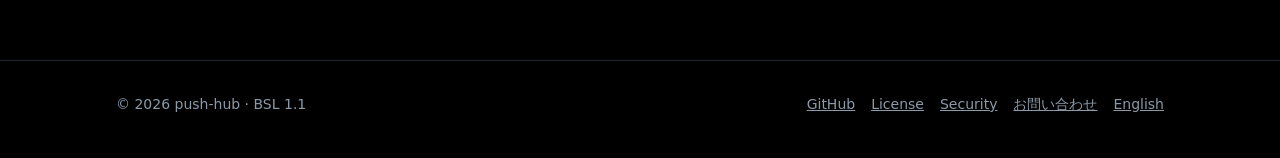
==== commit d24d92e7: "docs: raise Small Business revenue limit and state support policy Raise the Small Business revenue l" ====
--- a/lp/ja/index.html
+++ b/lp/ja/index.html
@@ -40,8 +40,7 @@
       <p class="lead">push-hub は企業向けのセルフホスト型プッシュ通知配信エンジンです。自社の VPC やオンプレミスにデプロイし、データを SaaS 事業者に渡さずに APNs / FCM 通知を送信できます。</p>
       <div class="cta">
         <a class="btn btn-primary" href="https://github.com/aianchor-lab/push-hub">⭐ GitHub で Star する</a>
-        <!-- TODO(#14): replace with the actual Google Form URL -->
-        <a class="btn" href="https://forms.gle/TODO">📝 3分アンケートに回答する</a>
+        <a class="btn" href="https://docs.google.com/forms/d/e/1FAIpQLScaWnj02ZwheyQqbRJ1FOz39VrACn_9ItWhEOD-ZxtPUcXEgg/viewform?usp=dialog">📝 3分アンケートに回答する</a>
       </div>
     </div>
 
@@ -192,7 +191,7 @@
             <thead><tr><th scope="col">利用形態</th><th scope="col">ライセンス</th></tr></thead>
             <tbody>
               <tr><td>本番以外の利用（開発、テスト、評価、PoC）</td><td><span class="pill pill-free">無料</span></td></tr>
-              <tr><td>Small Business による本番利用（関連会社を含め、従業員・契約者が100名未満かつ年間売上が100万米ドル未満）</td><td><span class="pill pill-free">無料</span></td></tr>
+              <tr><td>Small Business による本番利用（関連会社を含め、従業員・契約者が100名未満かつ年間売上が1000万米ドル未満）</td><td><span class="pill pill-free">無料</span></td></tr>
               <tr><td>非商用利用</td><td><span class="pill pill-free">無料</span></td></tr>
               <tr><td>上記以外の本番利用</td><td><span class="pill pill-paid">商用ライセンス</span></td></tr>
               <tr><td>第三者向けのホスティング・マネージドサービスとしての提供</td><td><span class="pill pill-no">不可</span></td></tr>
@@ -227,10 +226,10 @@
         </ul>
         <div class="cta">
           <a class="btn btn-primary" href="https://github.com/aianchor-lab/push-hub">⭐ GitHub で Star する</a>
-          <!-- TODO(#14): replace with the actual Google Form URL -->
-          <a class="btn" href="https://forms.gle/TODO">📝 3分アンケートに回答する</a>
+          <a class="btn" href="https://docs.google.com/forms/d/e/1FAIpQLScaWnj02ZwheyQqbRJ1FOz39VrACn_9ItWhEOD-ZxtPUcXEgg/viewform?usp=dialog">📝 3分アンケートに回答する</a>
         </div>
         <p class="fine">アンケートの回答は push-hub の需要評価にのみ使用します。連絡先を記入して希望された場合を除き、こちらから連絡することはありません。</p>
+        <p class="fine">push-hub はサイドプロジェクトとして開発しています。GitHub の issue やご質問への返信は保証しておらず、サポート SLA もありません。</p>
       </div>
     </section>
   </main>
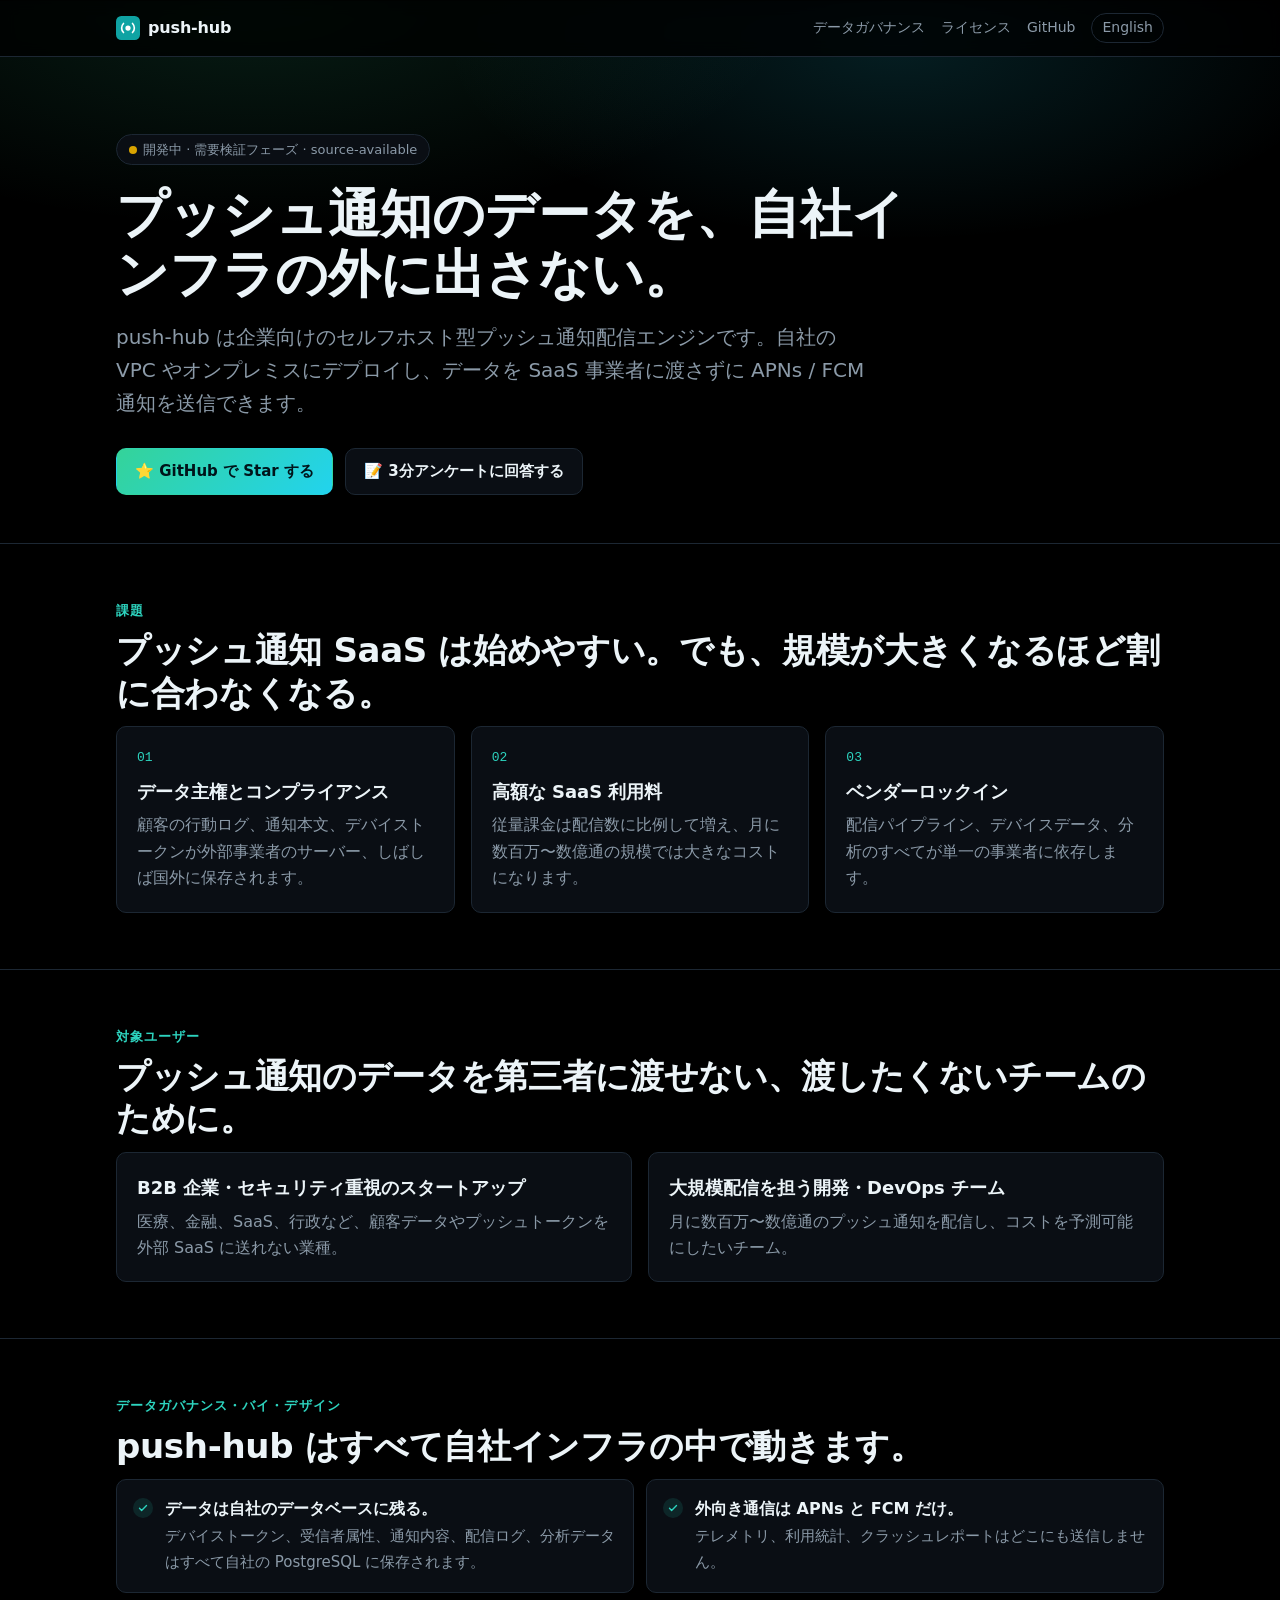
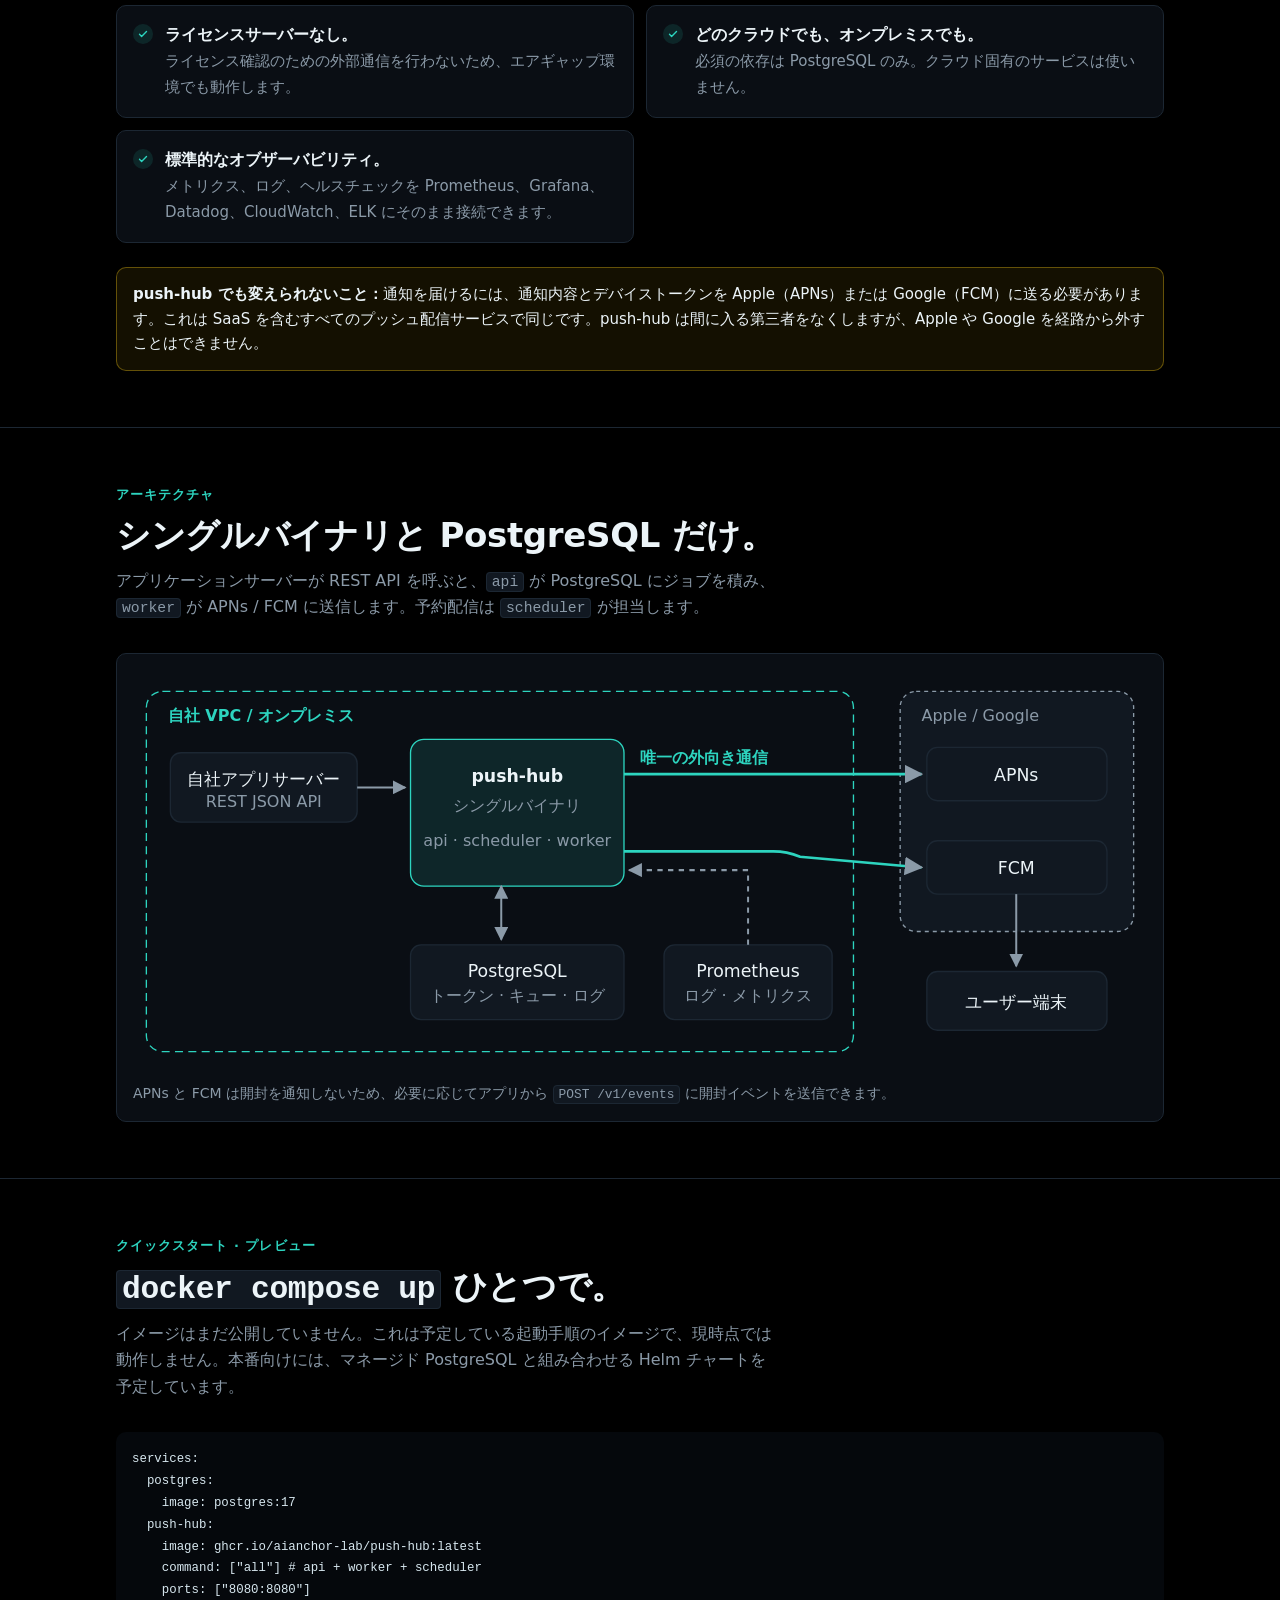
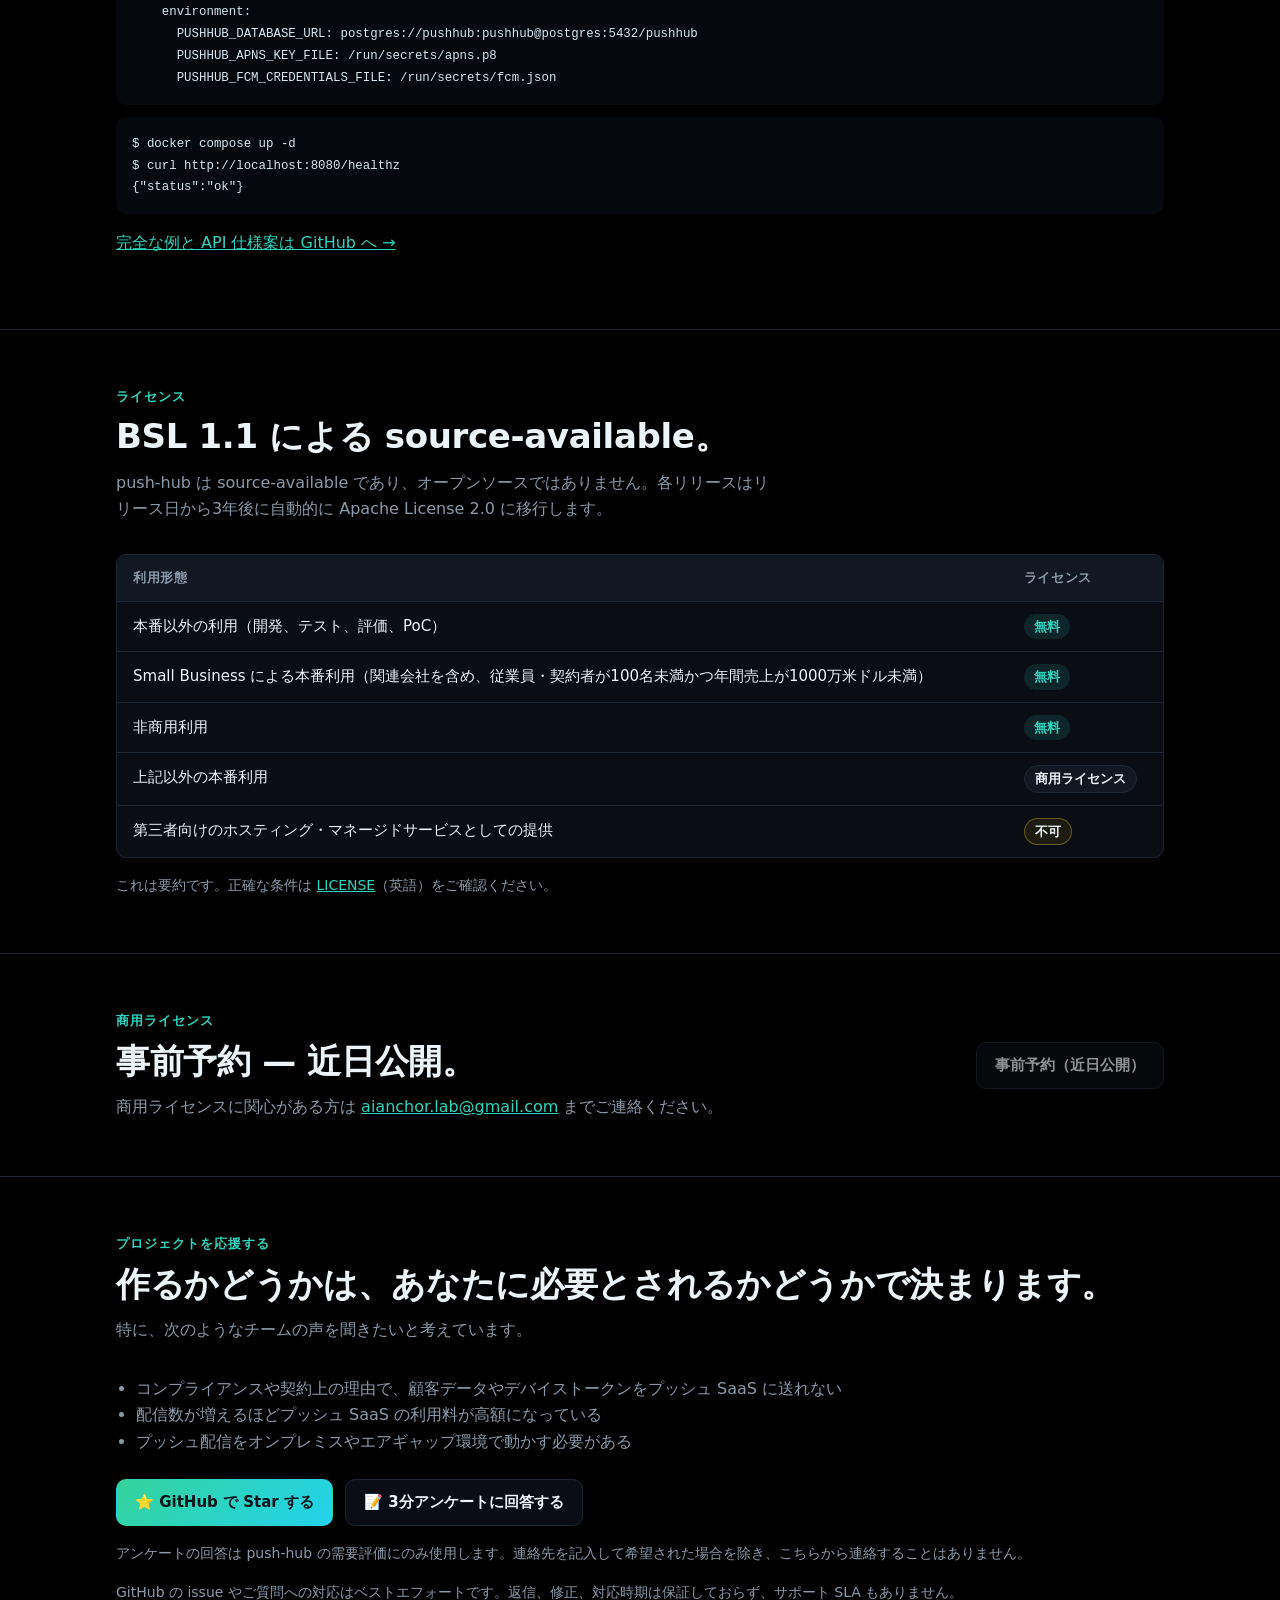
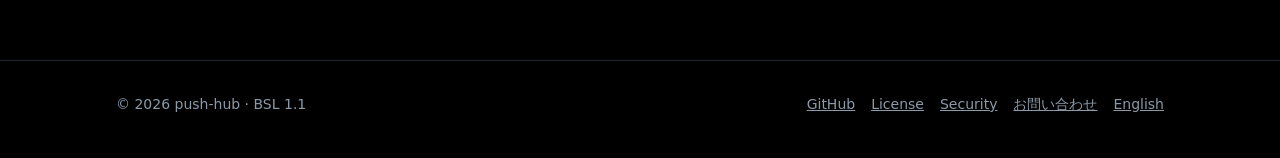
==== commit f5fb24b7: "docs: focus the support policy on what is guaranteed Describe the support terms directly instead of " ====
--- a/lp/ja/index.html
+++ b/lp/ja/index.html
@@ -229,7 +229,7 @@
           <a class="btn" href="https://docs.google.com/forms/d/e/1FAIpQLScaWnj02ZwheyQqbRJ1FOz39VrACn_9ItWhEOD-ZxtPUcXEgg/viewform?usp=dialog">📝 3分アンケートに回答する</a>
         </div>
         <p class="fine">アンケートの回答は push-hub の需要評価にのみ使用します。連絡先を記入して希望された場合を除き、こちらから連絡することはありません。</p>
-        <p class="fine">push-hub はサイドプロジェクトとして開発しています。GitHub の issue やご質問への返信は保証しておらず、サポート SLA もありません。</p>
+        <p class="fine">GitHub の issue やご質問への対応はベストエフォートです。返信、修正、対応時期は保証しておらず、サポート SLA もありません。</p>
       </div>
     </section>
   </main>
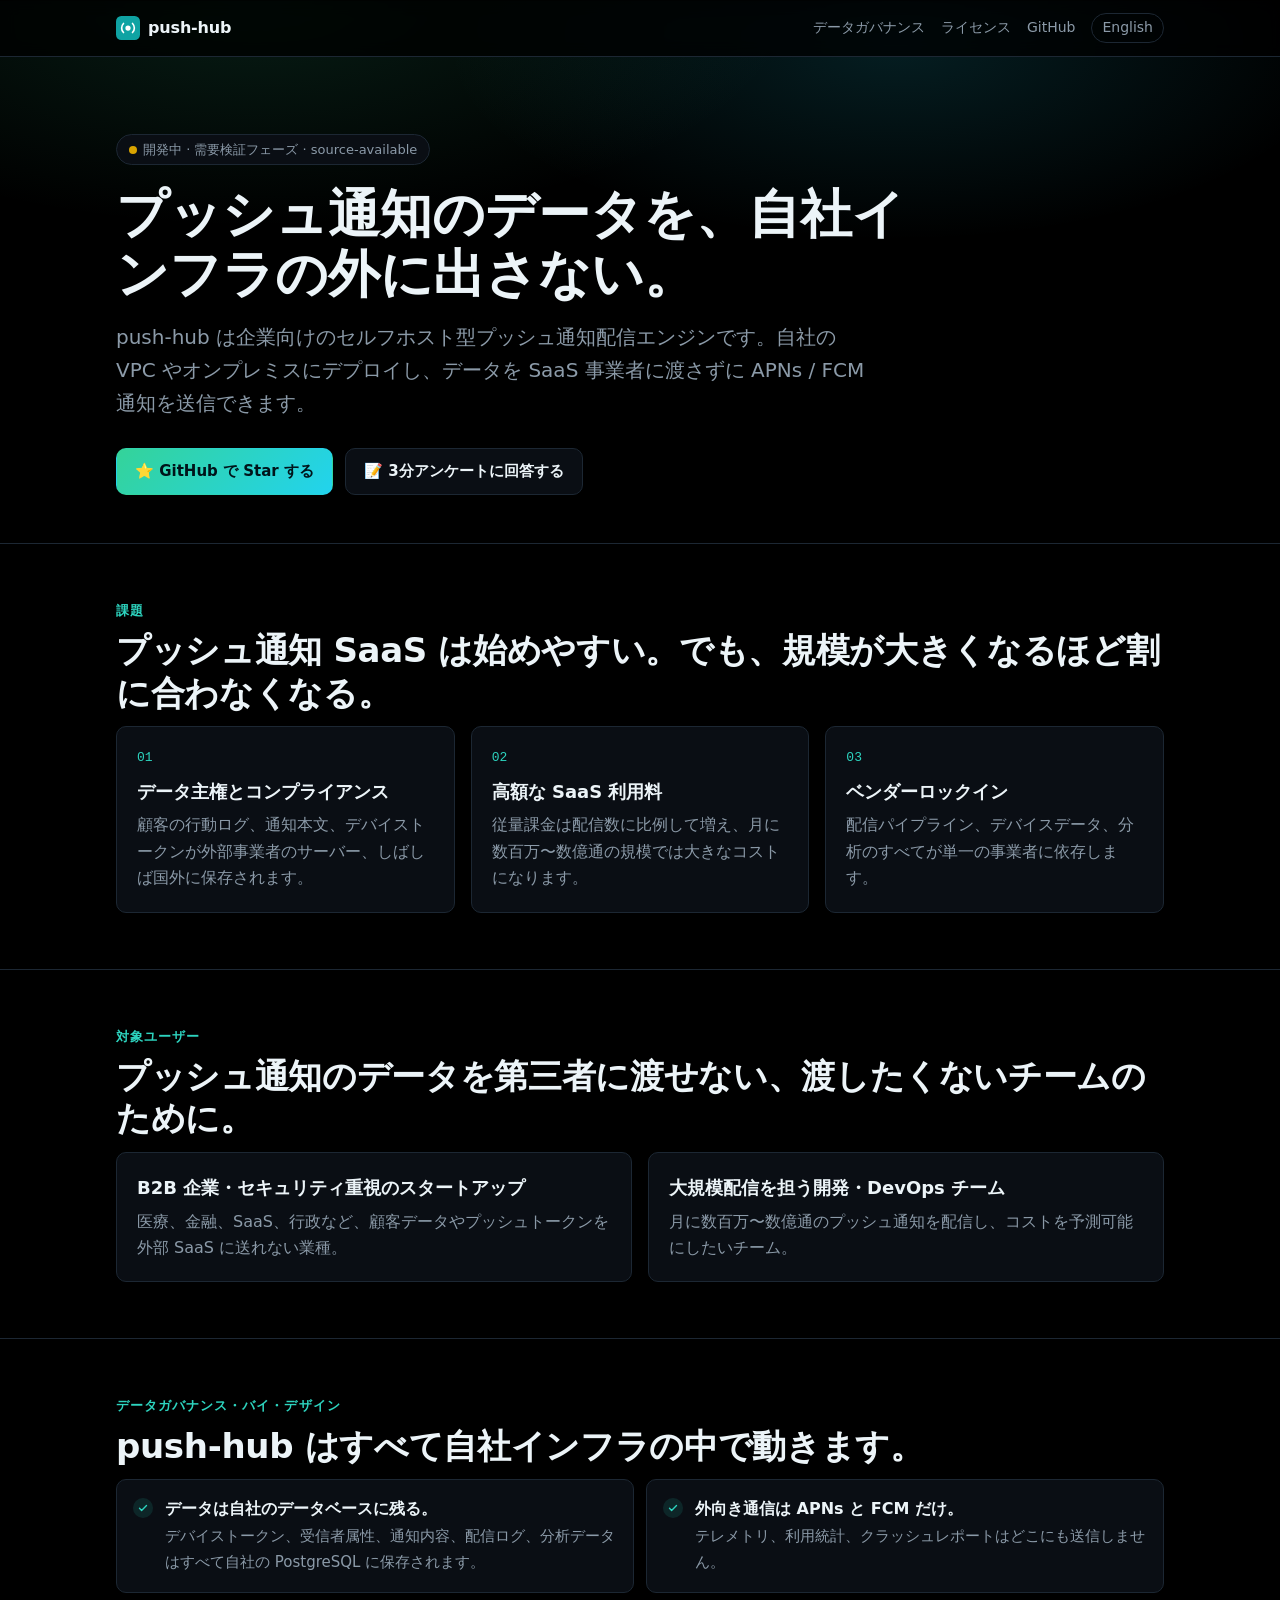
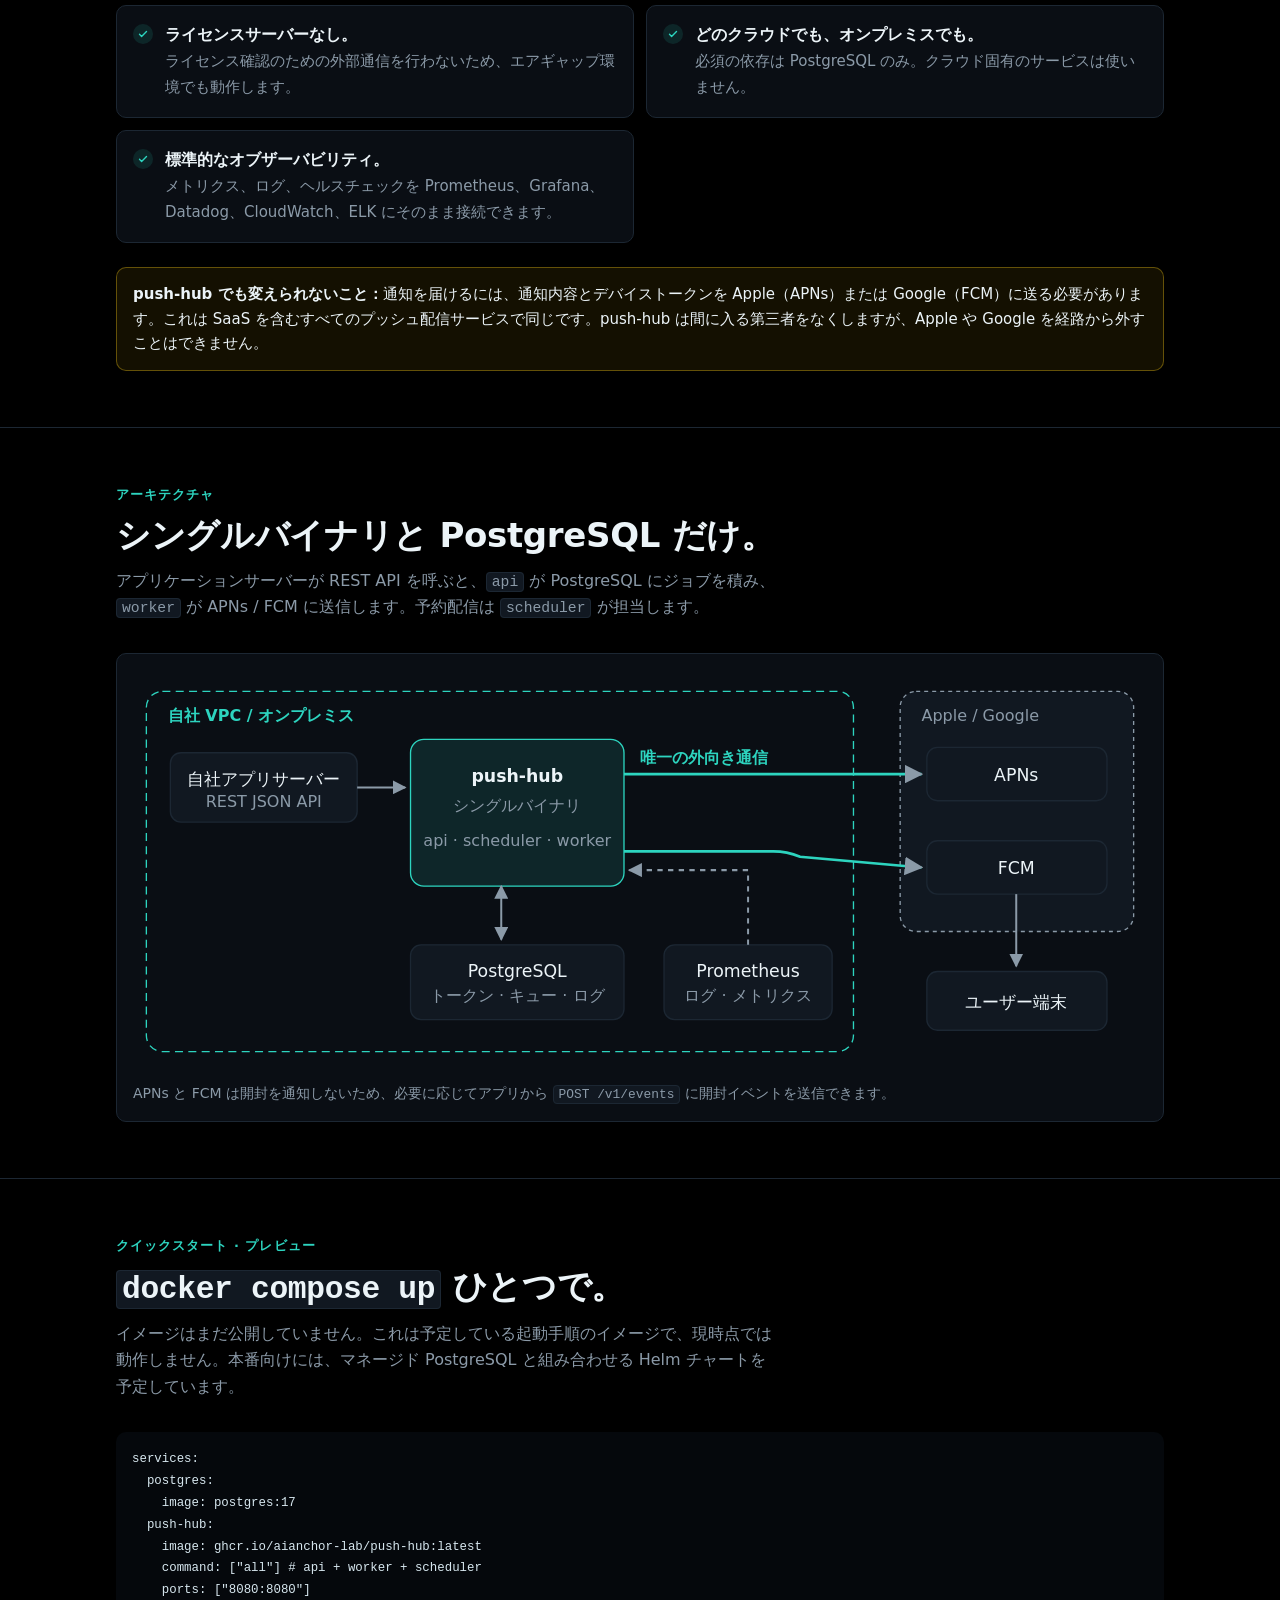
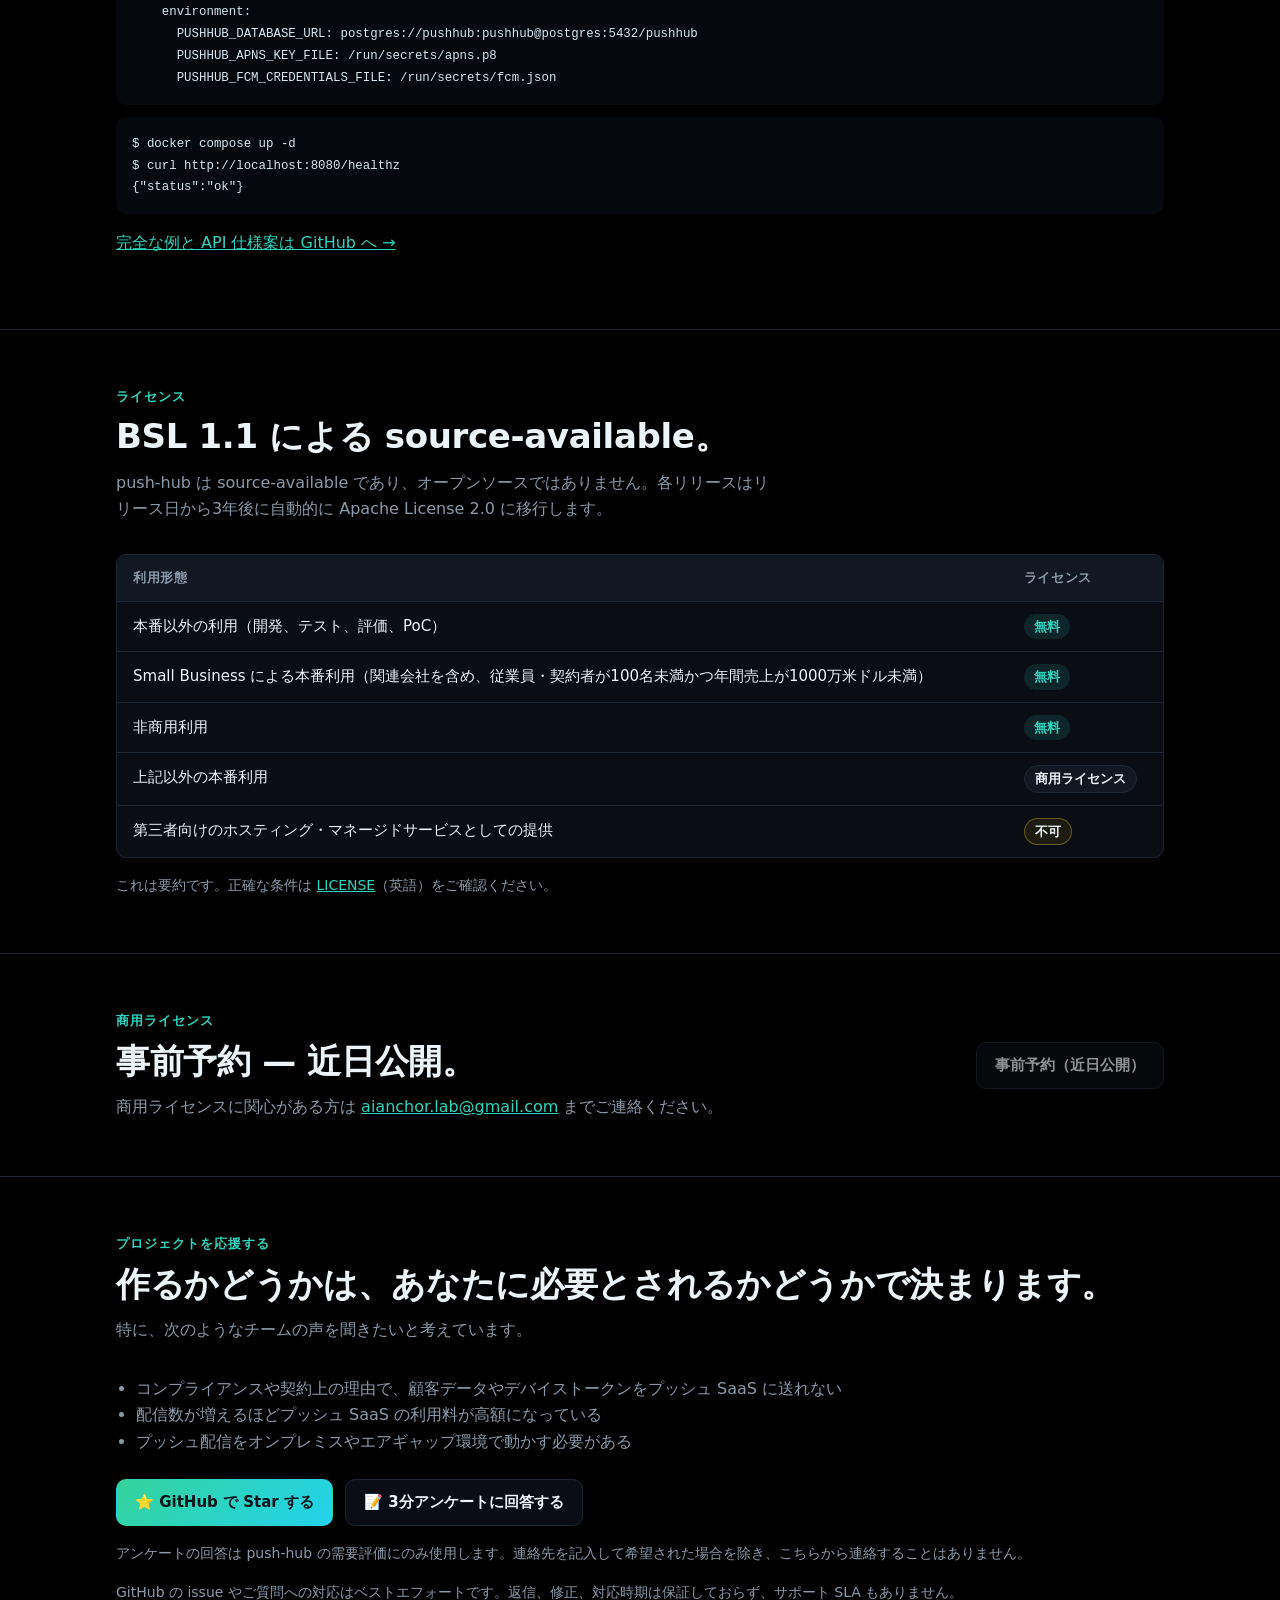
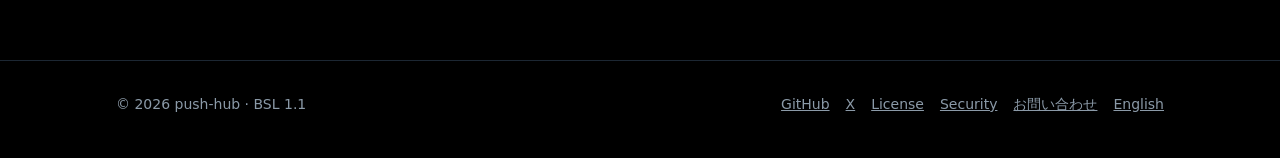
==== commit f9456925: "docs: link the official X account and add a social preview image Link @pushhub_dev from the README a" ====
--- a/lp/ja/index.html
+++ b/lp/ja/index.html
@@ -15,7 +15,13 @@
   <meta property="og:title" content="push-hub — セルフホスト型プッシュ通知配信エンジン">
   <meta property="og:description" content="自社の VPC・オンプレミスから APNs / FCM 通知を送信。間に SaaS を挟まず、テレメトリもライセンスサーバーもありません。">
   <meta property="og:locale" content="ja_JP">
-  <meta name="twitter:card" content="summary">
+  <meta property="og:url" content="https://aianchor-lab.github.io/push-hub/ja/">
+  <meta property="og:image" content="https://aianchor-lab.github.io/push-hub/assets/og-image.png">
+  <meta property="og:image:width" content="1200">
+  <meta property="og:image:height" content="630">
+  <meta property="og:image:alt" content="push-hub: APNs / FCM 向けのセルフホスト型プッシュ通知。開発中。">
+  <meta name="twitter:card" content="summary_large_image">
+  <meta name="twitter:site" content="@pushhub_dev">
 </head>
 <body>
   <header class="site-header">
@@ -239,6 +245,7 @@
       <span>© 2026 push-hub · BSL 1.1</span>
       <nav aria-label="フッター">
         <a href="https://github.com/aianchor-lab/push-hub">GitHub</a>
+        <a href="https://x.com/pushhub_dev">X</a>
         <a href="https://github.com/aianchor-lab/push-hub/blob/main/LICENSE">License</a>
         <a href="https://github.com/aianchor-lab/push-hub/blob/main/SECURITY.md">Security</a>
         <a href="mailto:aianchor.lab@gmail.com">お問い合わせ</a>
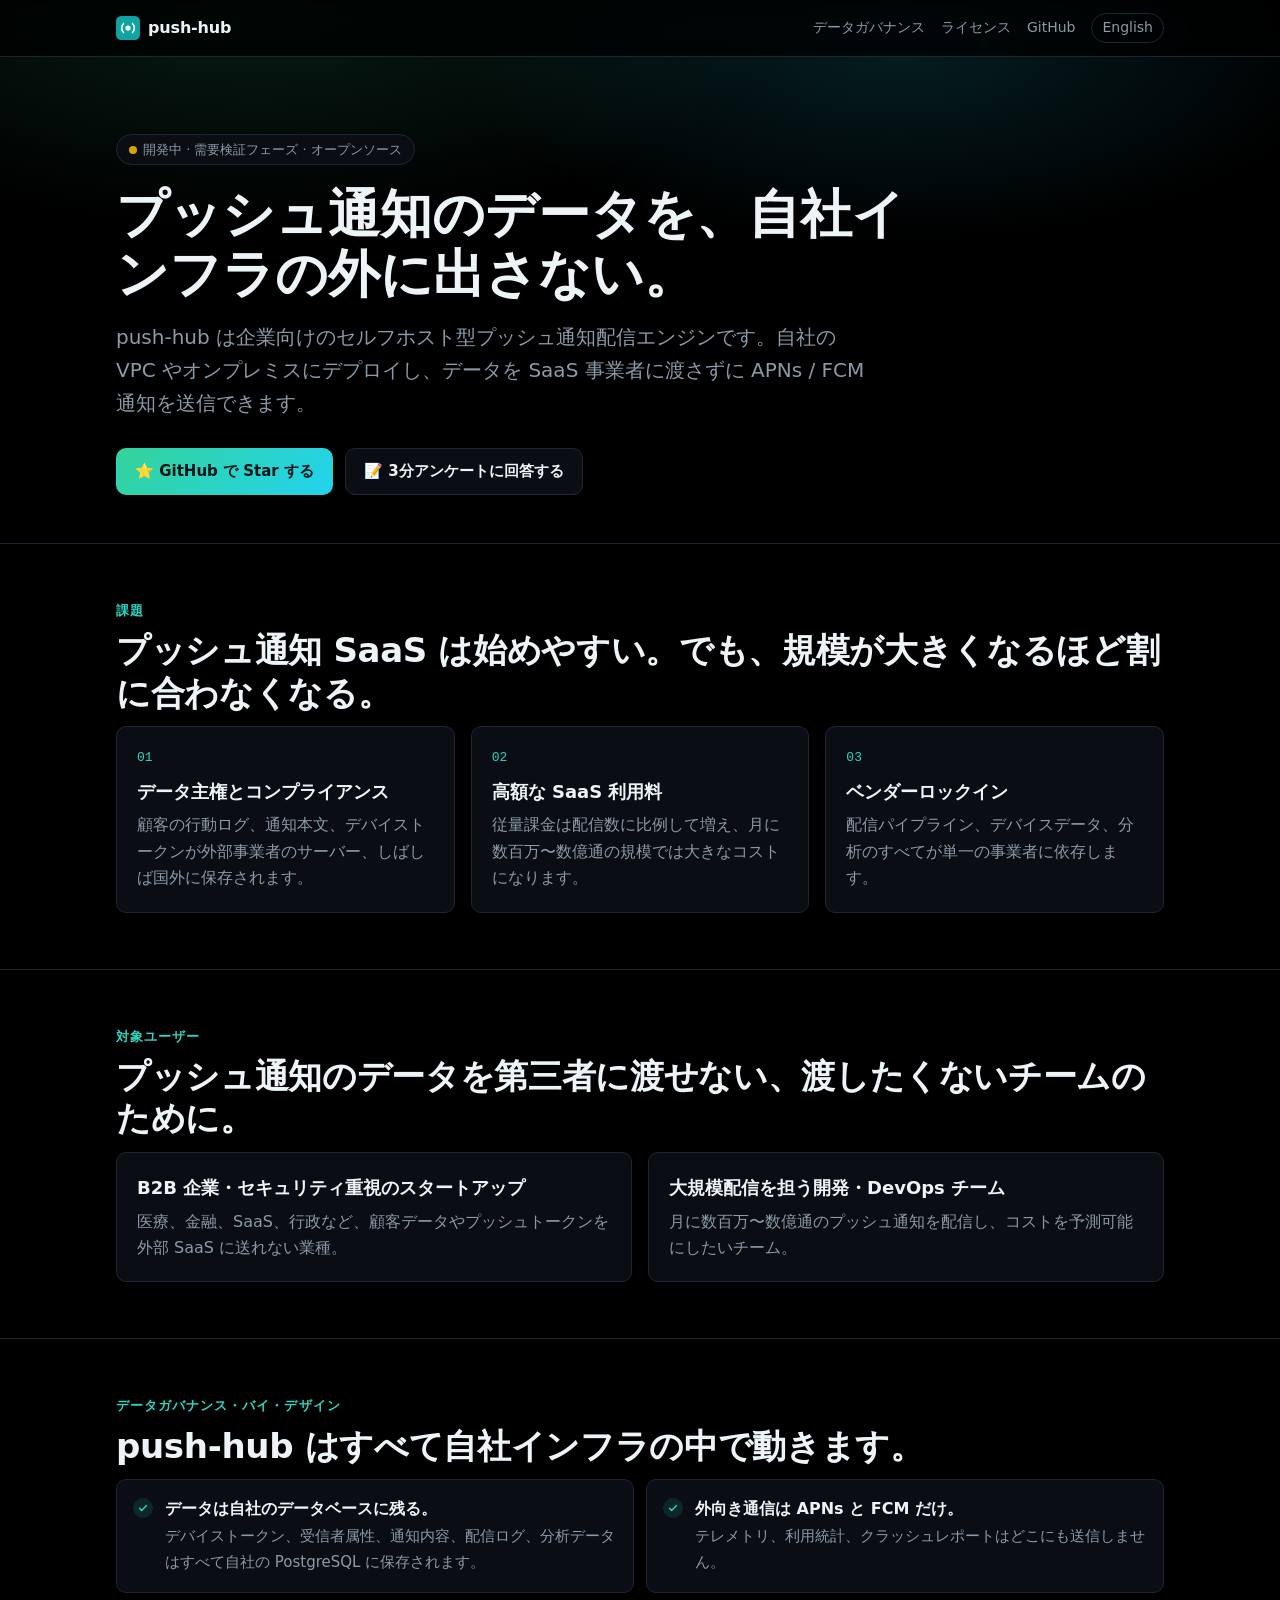
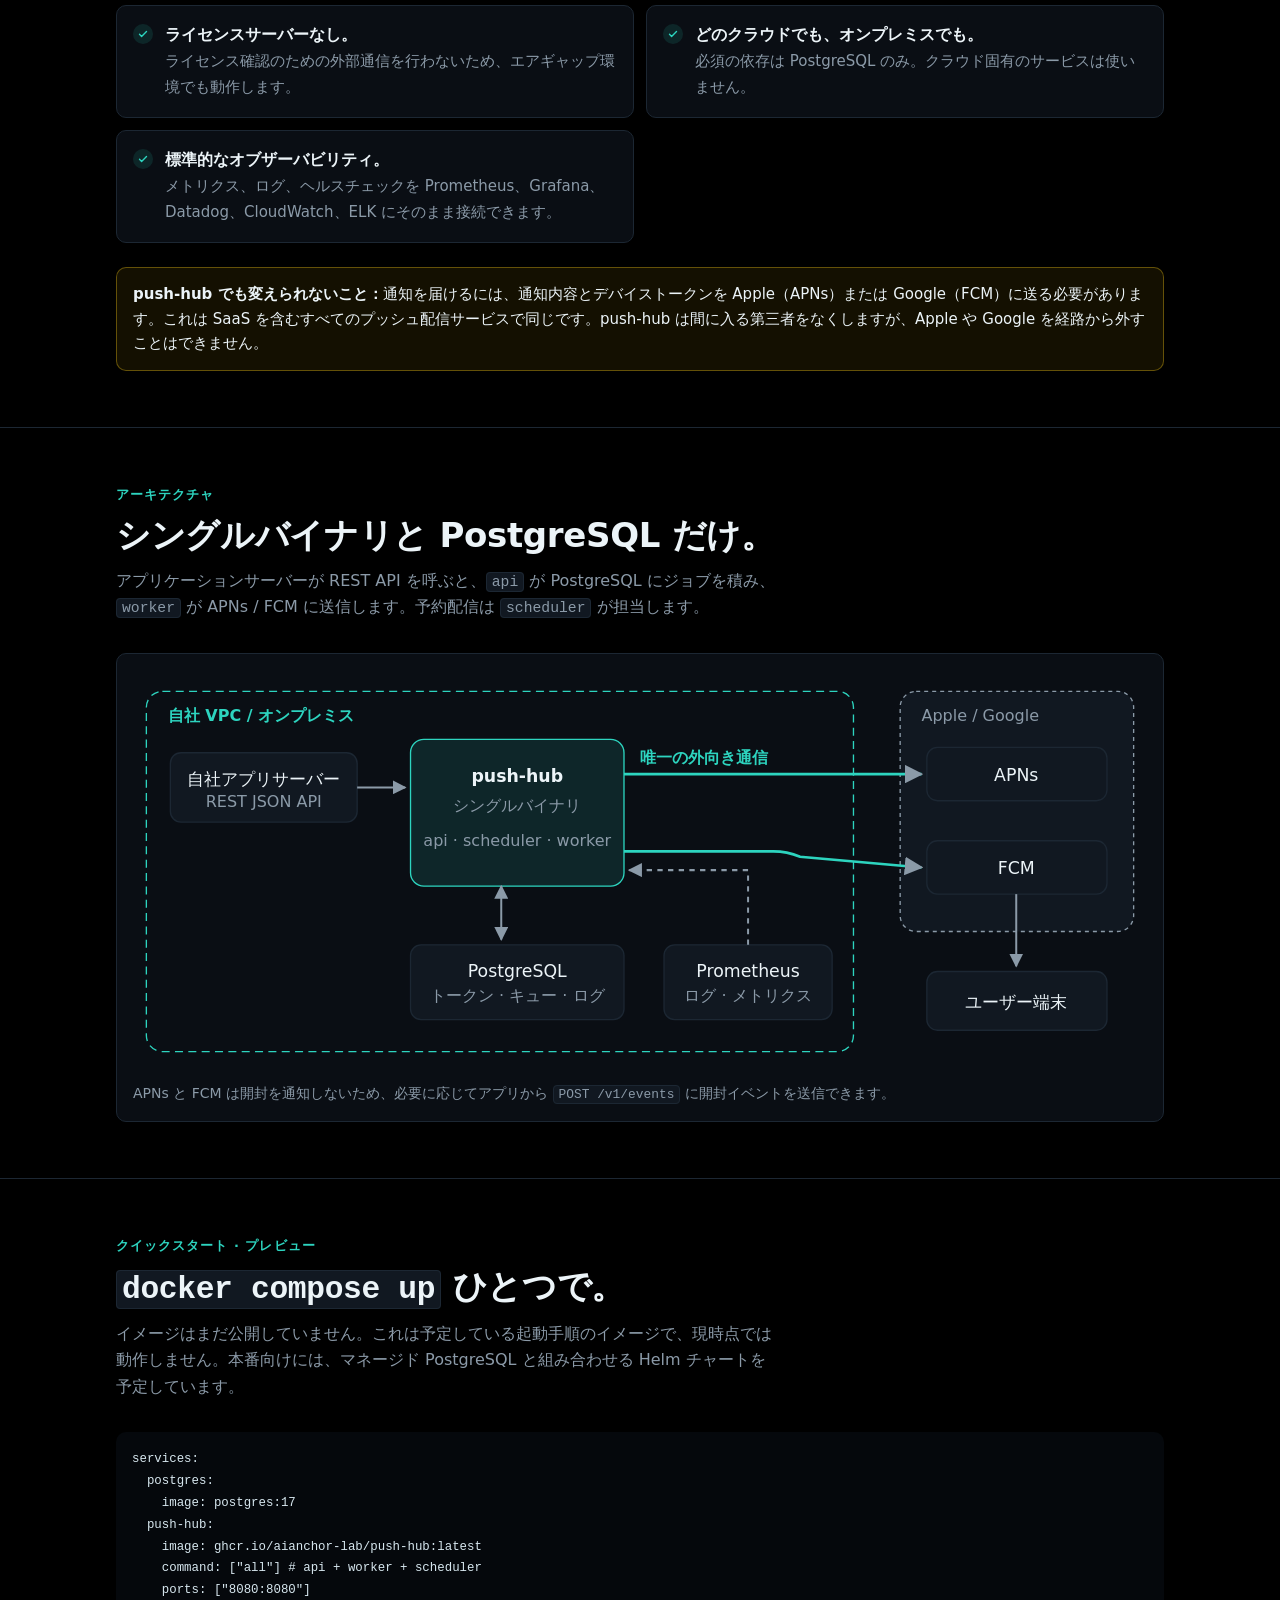
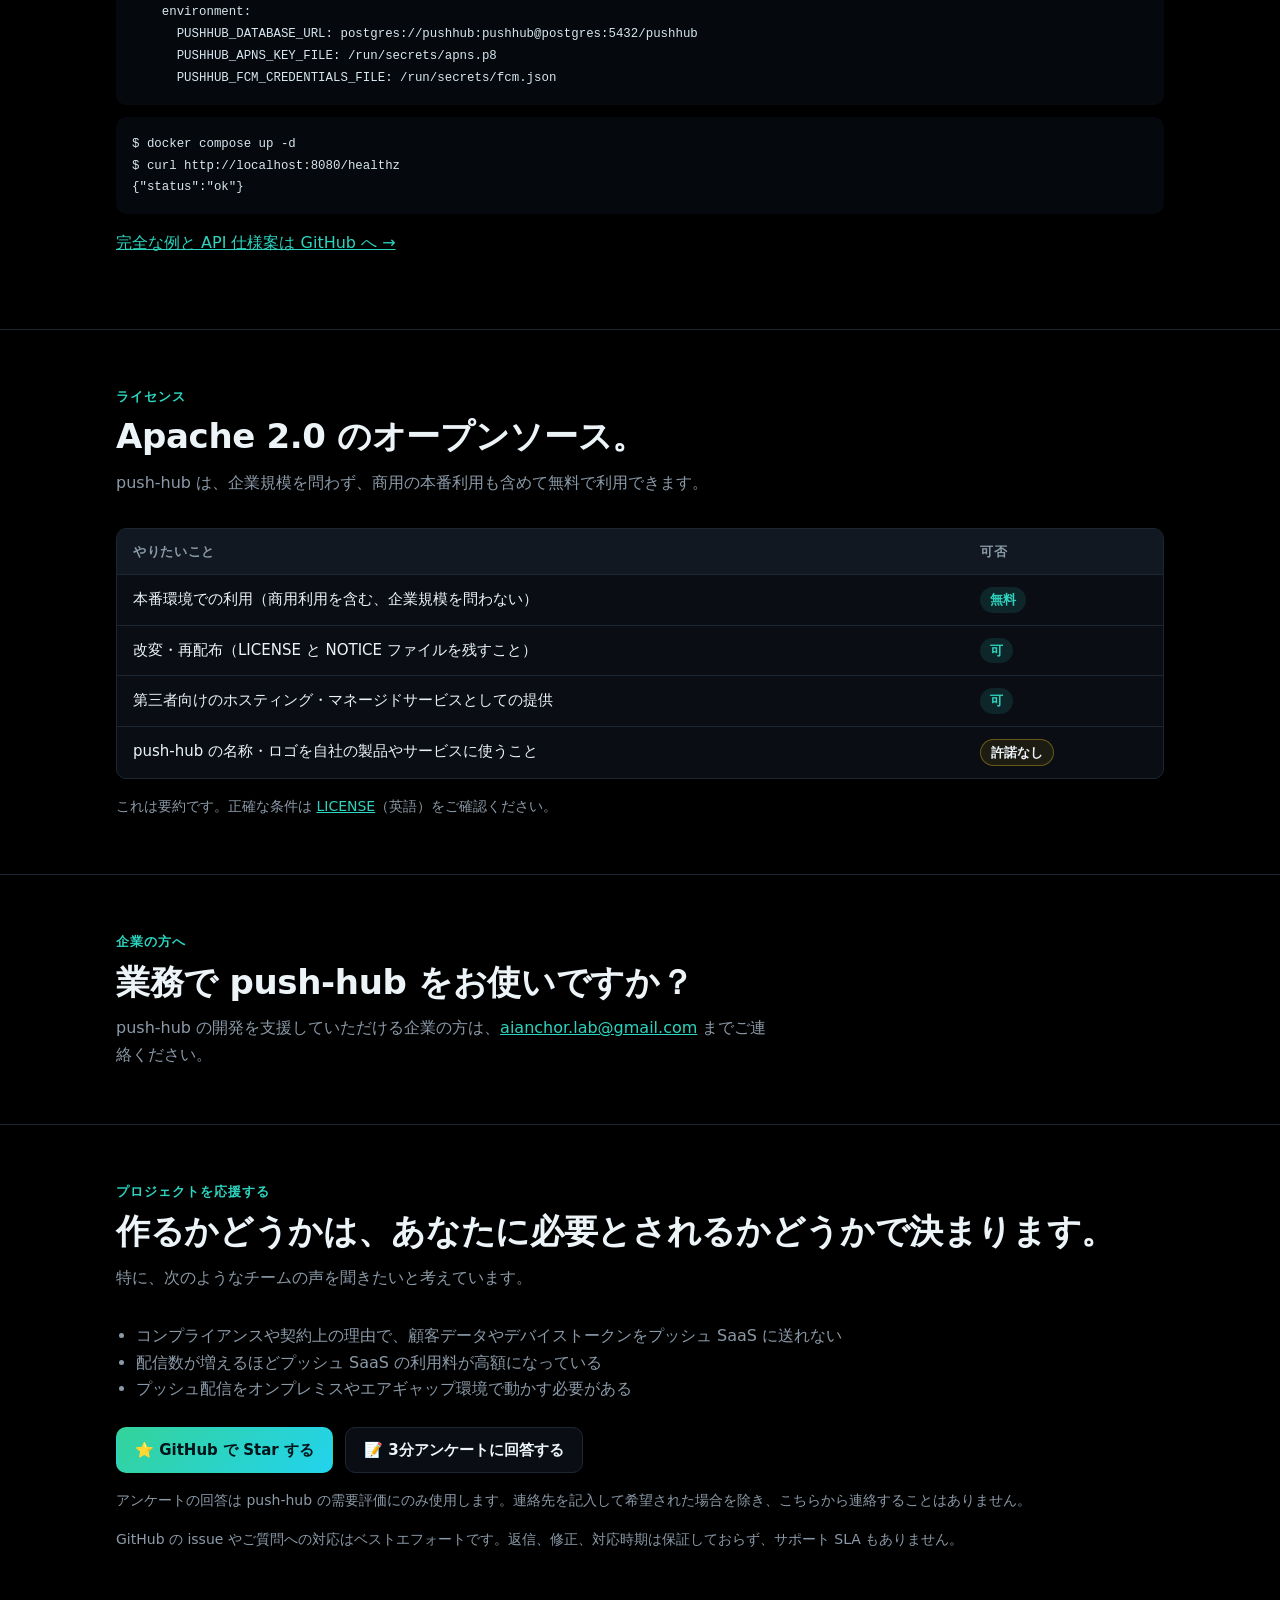
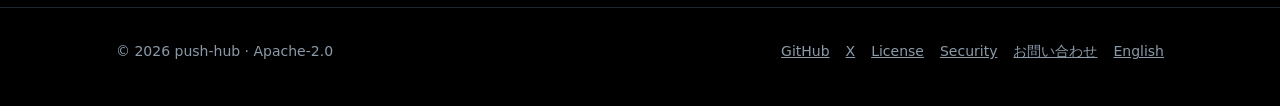
==== commit 22970b93: "Switch the license from BSL 1.1 to Apache License 2.0 Replace LICENSE with the Apache License 2.0 te" ====
--- a/lp/ja/index.html
+++ b/lp/ja/index.html
@@ -41,7 +41,7 @@
 
   <main id="top">
     <div class="container hero">
-      <p class="badge"><span class="dot" aria-hidden="true"></span>開発中 · 需要検証フェーズ · source-available</p>
+      <p class="badge"><span class="dot" aria-hidden="true"></span>開発中 · 需要検証フェーズ · オープンソース</p>
       <h1>プッシュ通知のデータを、自社インフラの外に出さない。</h1>
       <p class="lead">push-hub は企業向けのセルフホスト型プッシュ通知配信エンジンです。自社の VPC やオンプレミスにデプロイし、データを SaaS 事業者に渡さずに APNs / FCM 通知を送信できます。</p>
       <div class="cta">
@@ -190,17 +190,16 @@
     <section id="license" aria-labelledby="license-title">
       <div class="container">
         <p class="eyebrow">ライセンス</p>
-        <h2 id="license-title">BSL 1.1 による source-available。</h2>
-        <p class="section-lead">push-hub は source-available であり、オープンソースではありません。各リリースはリリース日から3年後に自動的に Apache License 2.0 に移行します。</p>
+        <h2 id="license-title">Apache 2.0 のオープンソース。</h2>
+        <p class="section-lead">push-hub は、企業規模を問わず、商用の本番利用も含めて無料で利用できます。</p>
         <div class="table-wrap">
           <table>
-            <thead><tr><th scope="col">利用形態</th><th scope="col">ライセンス</th></tr></thead>
+            <thead><tr><th scope="col">やりたいこと</th><th scope="col">可否</th></tr></thead>
             <tbody>
-              <tr><td>本番以外の利用（開発、テスト、評価、PoC）</td><td><span class="pill pill-free">無料</span></td></tr>
-              <tr><td>Small Business による本番利用（関連会社を含め、従業員・契約者が100名未満かつ年間売上が1000万米ドル未満）</td><td><span class="pill pill-free">無料</span></td></tr>
-              <tr><td>非商用利用</td><td><span class="pill pill-free">無料</span></td></tr>
-              <tr><td>上記以外の本番利用</td><td><span class="pill pill-paid">商用ライセンス</span></td></tr>
-              <tr><td>第三者向けのホスティング・マネージドサービスとしての提供</td><td><span class="pill pill-no">不可</span></td></tr>
+              <tr><td>本番環境での利用（商用利用を含む、企業規模を問わない）</td><td><span class="pill pill-free">無料</span></td></tr>
+              <tr><td>改変・再配布（LICENSE と NOTICE ファイルを残すこと）</td><td><span class="pill pill-free">可</span></td></tr>
+              <tr><td>第三者向けのホスティング・マネージドサービスとしての提供</td><td><span class="pill pill-free">可</span></td></tr>
+              <tr><td>push-hub の名称・ロゴを自社の製品やサービスに使うこと</td><td><span class="pill pill-no">許諾なし</span></td></tr>
             </tbody>
           </table>
         </div>
@@ -208,15 +207,11 @@
       </div>
     </section>
 
-    <!-- Placeholder: the real pre-order button and click tracking are added in #16 -->
-    <section id="preorder" aria-labelledby="preorder-title">
-      <div class="container preorder">
-        <div>
-          <p class="eyebrow">商用ライセンス</p>
-          <h2 id="preorder-title">事前予約 — 近日公開。</h2>
-          <p class="section-lead" style="margin-bottom:0">商用ライセンスに関心がある方は <a href="mailto:aianchor.lab@gmail.com">aianchor.lab@gmail.com</a> までご連絡ください。</p>
-        </div>
-        <a class="btn" role="link" aria-disabled="true">事前予約（近日公開）</a>
+    <section id="sponsor" aria-labelledby="sponsor-title">
+      <div class="container">
+        <p class="eyebrow">企業の方へ</p>
+        <h2 id="sponsor-title">業務で push-hub をお使いですか？</h2>
+        <p class="section-lead" style="margin-bottom:0">push-hub の開発を支援していただける企業の方は、<a href="mailto:aianchor.lab@gmail.com">aianchor.lab@gmail.com</a> までご連絡ください。</p>
       </div>
     </section>
 
@@ -242,7 +237,7 @@
 
   <footer class="site-footer">
     <div class="container">
-      <span>© 2026 push-hub · BSL 1.1</span>
+      <span>© 2026 push-hub · Apache-2.0</span>
       <nav aria-label="フッター">
         <a href="https://github.com/aianchor-lab/push-hub">GitHub</a>
         <a href="https://x.com/pushhub_dev">X</a>
--- a/lp/assets/styles.css
+++ b/lp/assets/styles.css
@@ -162,14 +162,10 @@
 th { font-size: 13px; text-transform: uppercase; letter-spacing: 0.05em; color: var(--muted); background: var(--surface-2); }
 .pill { display: inline-block; font-size: 13px; font-weight: 600; padding: 2px 10px; border-radius: 999px; white-space: nowrap; }
 .pill-free { background: var(--accent-soft); color: var(--accent); }
-.pill-paid { background: var(--surface-2); color: var(--text); border: 1px solid var(--border); }
 .pill-no { background: var(--warn-bg); color: var(--text); border: 1px solid var(--warn-border); }
 .fine { color: var(--muted); font-size: 14px; margin: 16px 0 0; }
 
 /* Pre-order placeholder (replaced in #16) */
-.preorder { display: flex; flex-direction: column; gap: 16px; align-items: flex-start; }
-@media (min-width: 720px) { .preorder { flex-direction: row; align-items: center; justify-content: space-between; } }
-.preorder .btn[aria-disabled="true"] { opacity: 0.6; cursor: not-allowed; }
 
 /* Final CTA */
 .final { text-align: left; }
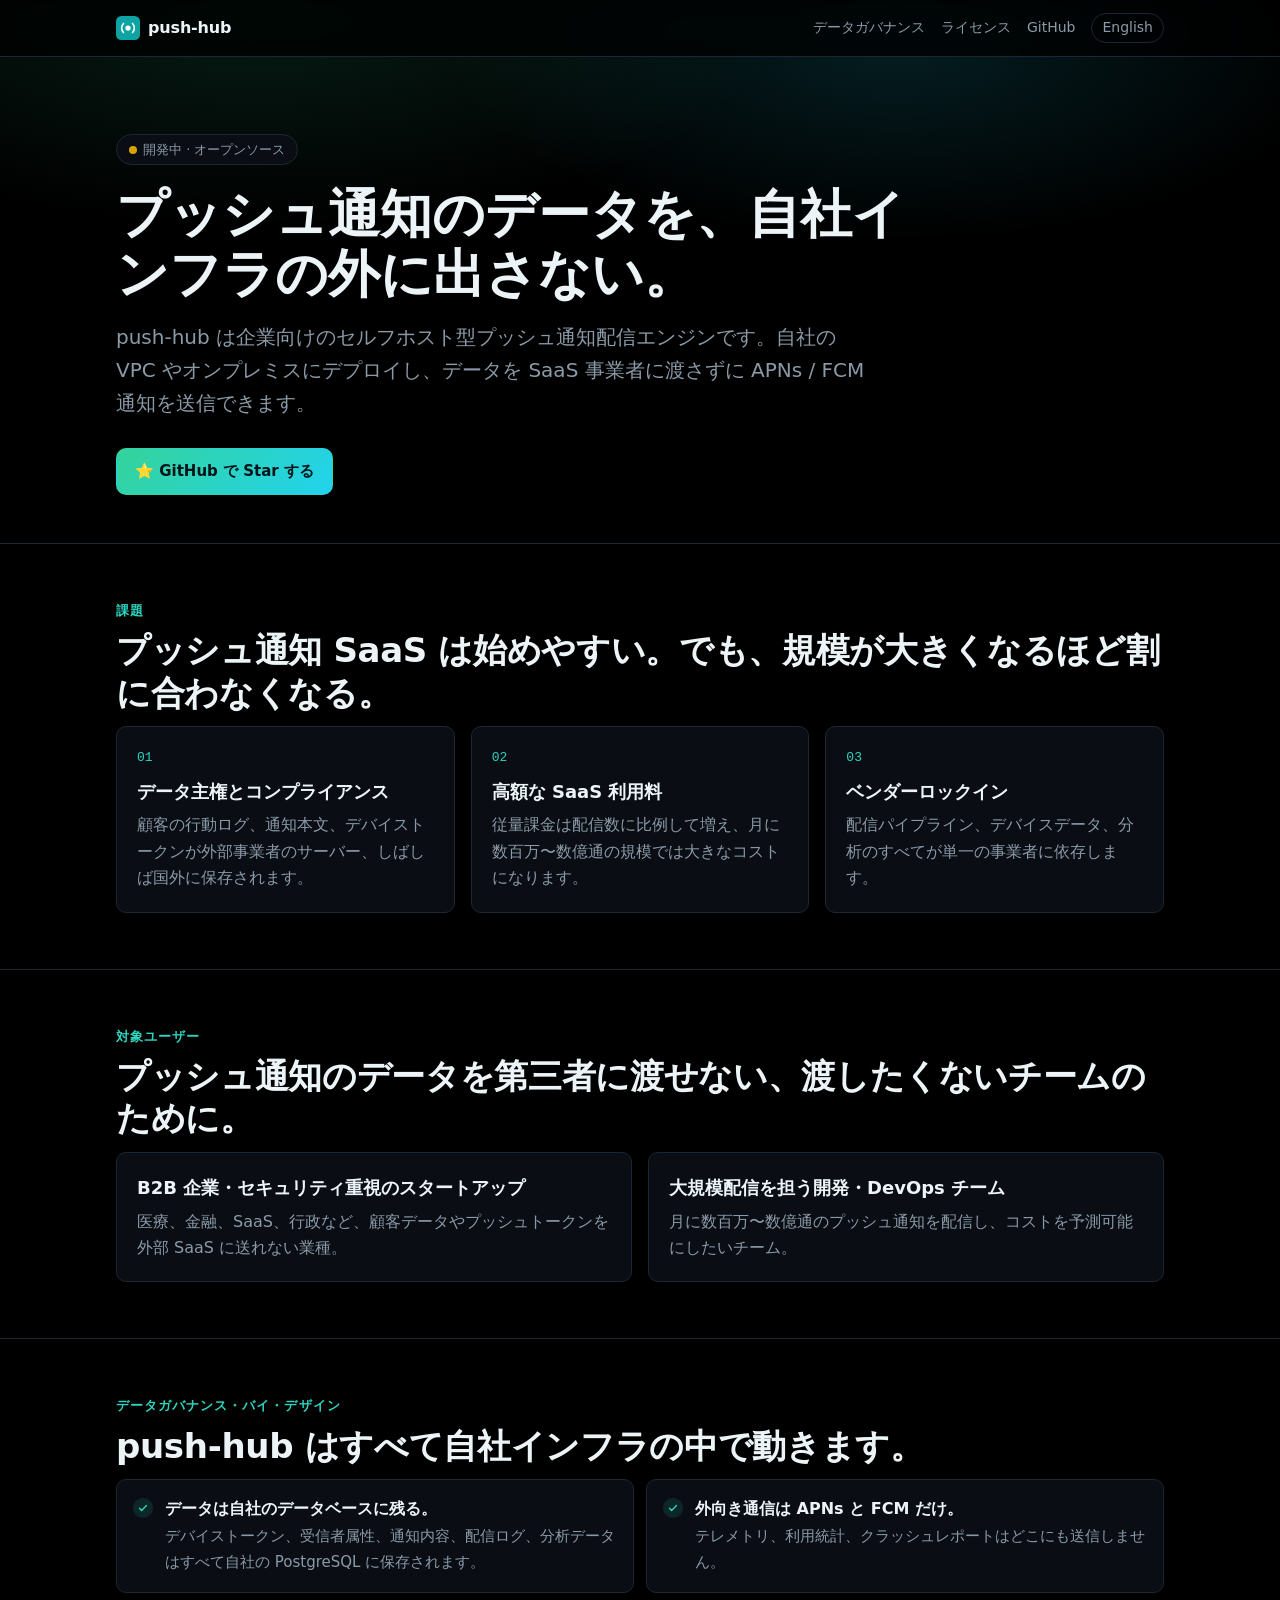
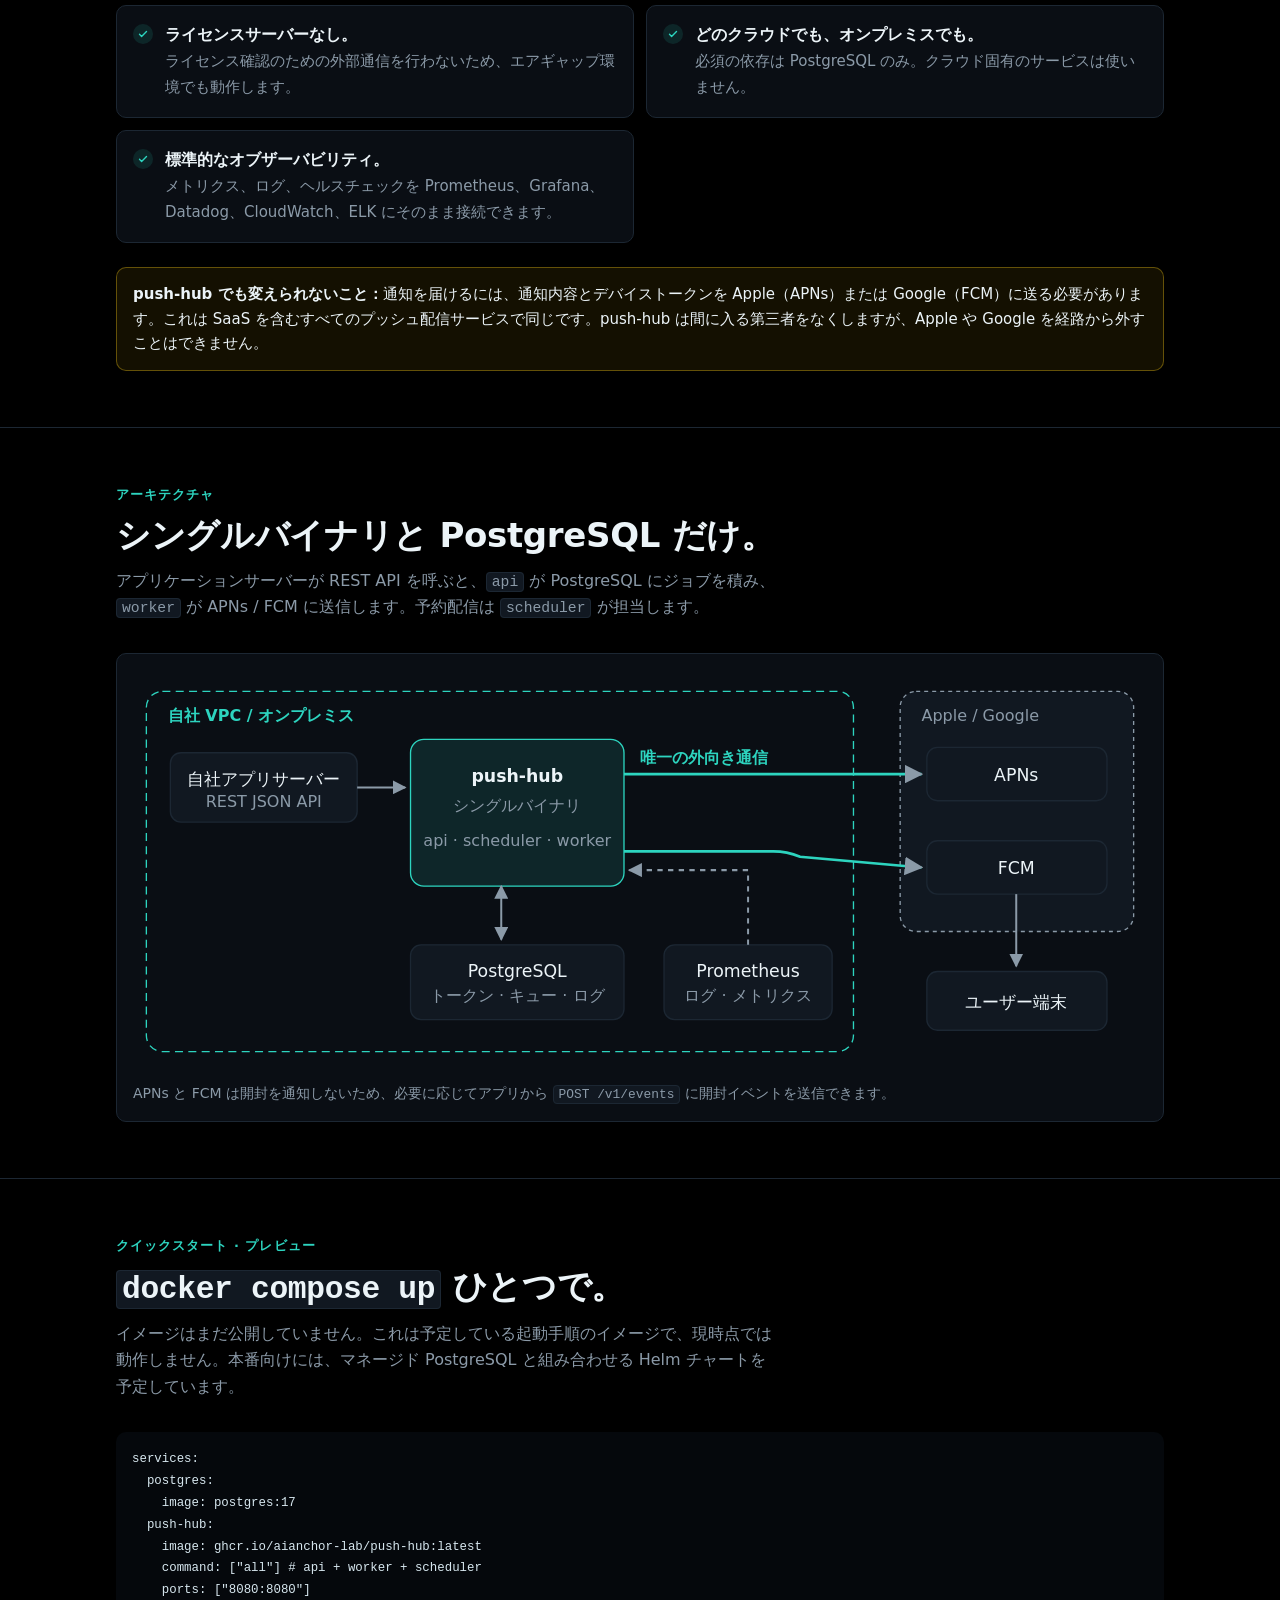
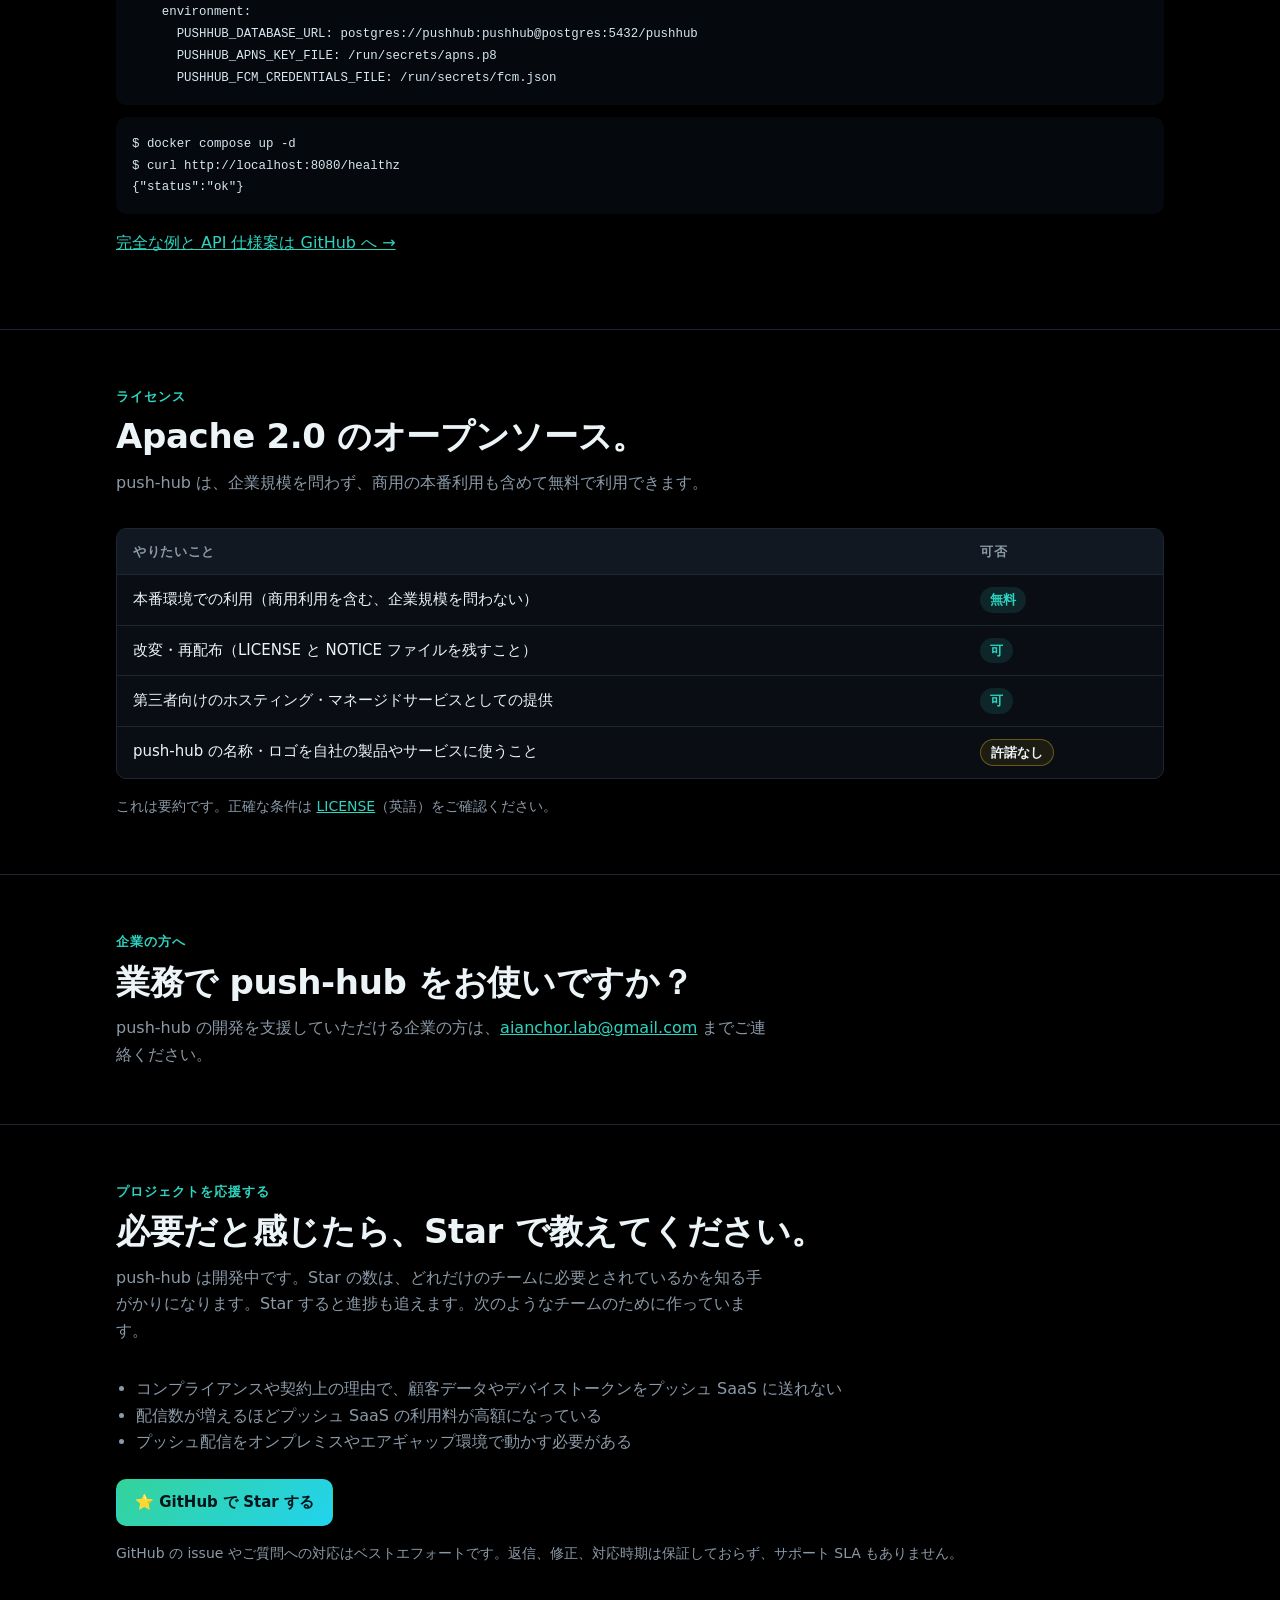
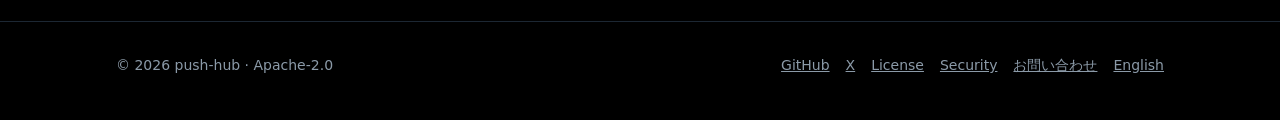
==== commit a7a92884: "docs: build first, drop the survey and demand-validation wording Remove the survey from the README a" ====
--- a/lp/ja/index.html
+++ b/lp/ja/index.html
@@ -41,12 +41,11 @@
 
   <main id="top">
     <div class="container hero">
-      <p class="badge"><span class="dot" aria-hidden="true"></span>開発中 · 需要検証フェーズ · オープンソース</p>
+      <p class="badge"><span class="dot" aria-hidden="true"></span>開発中 · オープンソース</p>
       <h1>プッシュ通知のデータを、自社インフラの外に出さない。</h1>
       <p class="lead">push-hub は企業向けのセルフホスト型プッシュ通知配信エンジンです。自社の VPC やオンプレミスにデプロイし、データを SaaS 事業者に渡さずに APNs / FCM 通知を送信できます。</p>
       <div class="cta">
         <a class="btn btn-primary" href="https://github.com/aianchor-lab/push-hub">⭐ GitHub で Star する</a>
-        <a class="btn" href="https://docs.google.com/forms/d/e/1FAIpQLScaWnj02ZwheyQqbRJ1FOz39VrACn_9ItWhEOD-ZxtPUcXEgg/viewform?usp=dialog">📝 3分アンケートに回答する</a>
       </div>
     </div>
 
@@ -218,8 +217,8 @@
     <section id="support" class="final" aria-labelledby="support-title">
       <div class="container">
         <p class="eyebrow">プロジェクトを応援する</p>
-        <h2 id="support-title">作るかどうかは、あなたに必要とされるかどうかで決まります。</h2>
-        <p class="section-lead">特に、次のようなチームの声を聞きたいと考えています。</p>
+        <h2 id="support-title">必要だと感じたら、Star で教えてください。</h2>
+        <p class="section-lead">push-hub は開発中です。Star の数は、どれだけのチームに必要とされているかを知る手がかりになります。Star すると進捗も追えます。次のようなチームのために作っています。</p>
         <ul>
           <li>コンプライアンスや契約上の理由で、顧客データやデバイストークンをプッシュ SaaS に送れない</li>
           <li>配信数が増えるほどプッシュ SaaS の利用料が高額になっている</li>
@@ -227,9 +226,7 @@
         </ul>
         <div class="cta">
           <a class="btn btn-primary" href="https://github.com/aianchor-lab/push-hub">⭐ GitHub で Star する</a>
-          <a class="btn" href="https://docs.google.com/forms/d/e/1FAIpQLScaWnj02ZwheyQqbRJ1FOz39VrACn_9ItWhEOD-ZxtPUcXEgg/viewform?usp=dialog">📝 3分アンケートに回答する</a>
-        </div>
-        <p class="fine">アンケートの回答は push-hub の需要評価にのみ使用します。連絡先を記入して希望された場合を除き、こちらから連絡することはありません。</p>
+        </div>
         <p class="fine">GitHub の issue やご質問への対応はベストエフォートです。返信、修正、対応時期は保証しておらず、サポート SLA もありません。</p>
       </div>
     </section>
